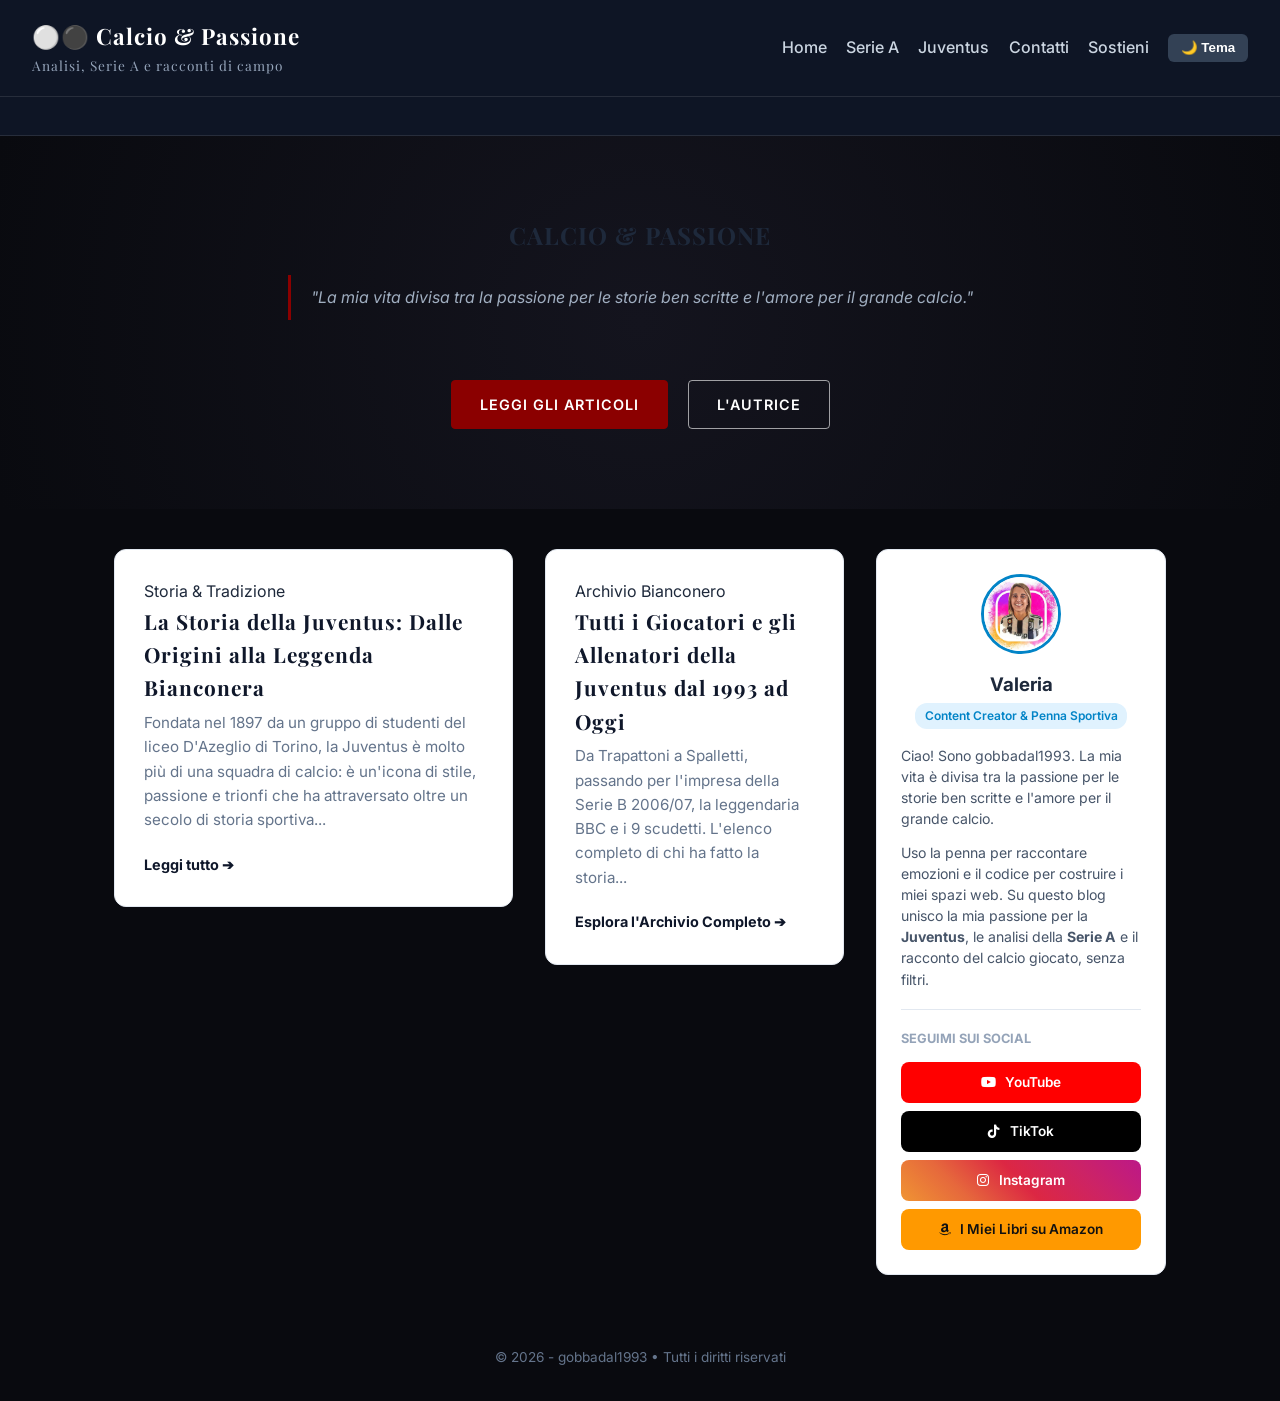
==== index.html @ b0c915b3 "Aggiunta Hero Section e stile pulsanti" ====
<!DOCTYPE html>
<html lang="it">
<head>
  <meta charset="UTF-8">
  <meta name="viewport" content="width=device-width, initial-scale=1.0">
  <title>Calcio & Passione | Blog Ufficiale</title>
  <link rel="stylesheet" href="style.css">
  <link rel="icon" type="image/png" href="myblog.jpg">
  <!-- FontAwesome per le icone social -->
  <link rel="stylesheet" href="https://cdnjs.cloudflare.com/ajax/libs/font-awesome/6.4.0/css/all.min.css">
  
  <!-- Google tag (gtag.js) -->
<script async src="https://www.googletagmanager.com/gtag/js?id=G-388DN87JZ2"></script>
<script>
  window.dataLayer = window.dataLayer || [];
  function gtag(){dataLayer.push(arguments);}
  gtag('js', new Date());

  gtag('config', 'G-388DN87JZ2');
</script>
<link href="https://fonts.googleapis.com/css2?family=Playfair+Display:ital,wght@0,600;0,800;1,400&family=Inter:wght@400;600&display=swap" rel="stylesheet">
</head>
<body>

  <header>
    <div class="logo">
      <h1>⚪⚫ Calcio & Passione</h1>
      <p class="tagline">Analisi, Serie A e racconti di campo</p>
    </div>
    <nav>
      <a href="index.html">Home</a>
      <a href="serie-a.html">Serie A</a>
      <a href="juventus.html">Juventus</a>
      <a href="form.html">Contatti</a>
      <a href="donazioni.html" class="active">Sostieni</a>
      <button id="theme-toggle">🌙 Tema</button>
    </nav>
  </header>
  <!-- 1. Il tuo Header (Menu di navigazione) -->
<header class="main-header">
  <!-- ... contenuti dell'header ... -->
</header>

<!-- 2. INSERISCI LA HERO SECTION QUI! -->
<section class="hero-section">
  <h1 class="hero-title">CALCIO & PASSIONE</h1>
  <blockquote class="hero-quote">
    "La mia vita divisa tra la passione per le storie ben scritte e l'amore per il grande calcio."
  </blockquote>
  <div class="hero-buttons">
    <a href="#articoli" class="btn btn-primary">LEGGI GLI ARTICOLI</a>
    <a href="chi-sono.html" class="btn btn-outline">L'AUTRICE</a>
  </div>
</section>

<!-- 3. Il resto della tua pagina (le card degli articoli e la sidebar) -->
<main class="main-content" id="articoli">
  <!-- qui ci sono le tue card della Juve, della Serie A e il tuo profilo -->
</main>
  <div class="container">
    
    <!-- CONTENUTO PRINCIPALE (ARTICOLI) -->
    <article class="post-card">
      <span class="badge-category">Storia & Tradizione</span>
      <h2>La Storia della Juventus: Dalle Origini alla Leggenda Bianconera</h2>
      
      <!-- Anteprima breve (estratto) -->
      <p class="post-excerpt">
        Fondata nel 1897 da un gruppo di studenti del liceo D'Azeglio di Torino, la Juventus è molto più di una squadra di calcio: è un'icona di stile, passione e trionfi che ha attraversato oltre un secolo di storia sportiva...
      </p>
    
      <!-- Pulsante Leggi Tutto -->
      <a href="storia-juventus.html" class="read-more-btn">
        Leggi tutto ➔
      </a>
    </article>
    <article class="post-card">
      <span class="badge-category">Archivio Bianconero</span>
      <h2>Tutti i Giocatori e gli Allenatori della Juventus dal 1993 ad Oggi</h2>
      <p class="post-excerpt">
        Da Trapattoni a Spalletti, passando per l'impresa della Serie B 2006/07, la leggendaria BBC e i 9 scudetti. L'elenco completo di chi ha fatto la storia...
      </p>
      <a href="storia-uomini.html" class="read-more-btn">
        Esplora l'Archivio Completo ➔
      </a>
    </article>
    </main>

    <!-- SIDEBAR PROFILO -->
    <aside class="sidebar">
      <div class="profile-card">
        <div class="profile-header">
          <img src="myblog.jpg" alt="Foto profilo" class="profile-img">
          <h3>Valeria</h3>
          <span class="profile-tag">Content Creator & Penna Sportiva</span>
        </div>

        <p class="bio-text">
          Ciao! Sono gobbadal1993. La mia vita è divisa tra la passione per le storie ben scritte e l'amore per il grande calcio.
        </p>
        <p class="bio-text">
          Uso la penna per raccontare emozioni e il codice per costruire i miei spazi web. Su questo blog unisco la mia passione per la <strong>Juventus</strong>, le analisi della <strong>Serie A</strong> e il racconto del calcio giocato, senza filtri.
        </p>

        <hr class="divider">
        
        <h4>Seguimi sui Social</h4>
        <div class="social-links">
          <a href="https://www.youtube.com/@Juventinadal1993" target="_blank" class="social-btn youtube">
            <i class="fa-brands fa-youtube"></i> YouTube
          </a>
          <a href="tiktok.com/@gobbadal1993?_t=8sDcoOQl51S&_r=1" target="_blank" class="social-btn tiktok">
            <i class="fa-brands fa-tiktok"></i> TikTok
          </a>
          <a href="https://www.instagram.com/gobbadal1993/" target="_blank" class="social-btn instagram">
            <i class="fa-brands fa-instagram"></i> Instagram
          </a>
          <a href="hhttps://amzn.eu/d/05TNrh1j" target="_blank" class="social-btn amazon">
            <i class="fa-brands fa-amazon"></i> I Miei Libri su Amazon
          </a>
        </div>
      </div>
    </aside>

  </div>

  <footer>
    <p>&copy; 2026 - gobbadal1993 • Tutti i diritti riservati</p>
  </footer>

  <script src="script.js"></script>
  <button id="back-to-top" aria-label="Torna in alto">⬆</button>
</body>
</html>
---- style.css ----
* {
  box-sizing: border-box;
  margin: 0;
  padding: 0;
}

body {
  font-family: 'Segoe UI', system-ui, -apple-system, sans-serif;
  line-height: 1.6;
  background-color: #f8fafc;
  color: #1e293b;
}

/* HEADER */
header {
  background-color: #0f172a;
  color: #ffffff;
  padding: 1.2rem 2rem;
  display: flex;
  justify-content: space-between;
  align-items: center;
}

.logo h1 {
  font-size: 1.4rem;
  font-weight: 700;
}

.tagline {
  font-size: 0.85rem;
  color: #94a3b8;
}

nav {
  display: flex;
  align-items: center;
  gap: 1.2rem;
}

nav a {
  color: #cbd5e1;
  text-decoration: none;
  font-weight: 500;
}

nav a:hover {
  color: #38bdf8;
}

#theme-toggle {
  background: #334155;
  color: #fff;
  border: none;
  padding: 0.4rem 0.8rem;
  border-radius: 6px;
  cursor: pointer;
  font-weight: 600;
}

/* LAYOUT CONTAINER */
.container {
  max-width: 1100px;
  margin: 2.5rem auto;
  padding: 0 1.5rem;
  display: flex;
  gap: 2rem;
  align-items: flex-start;
}

.posts {
  flex: 2;
  min-width: 0;
}

.sidebar {
  flex: 1;
  min-width: 290px;
  background: #ffffff;
  padding: 1.5rem;
  border-radius: 12px;
  border: 1px solid #e2e8f0;
}

/* POST CARD */
.post-card {
  background: #ffffff;
  padding: 1.8rem;
  border-radius: 12px;
  border: 1px solid #e2e8f0;
  margin-bottom: 1.5rem;
}

.post-card h2 {
  font-size: 1.3rem;
  color: #0f172a;
  margin-bottom: 0.4rem;
}

.meta {
  font-size: 0.825rem;
  color: #64748b;
  margin-bottom: 1rem;
}

.read-more {
  display: inline-block;
  margin-top: 1rem;
  color: #0284c7;
  text-decoration: none;
  font-weight: 600;
}

/* SIDEBAR & PROFILO */
.profile-header {
  text-align: center;
  margin-bottom: 1rem;
}

.profile-img {
  width: 80px;
  height: 80px;
  border-radius: 50%;
  object-fit: cover;
  border: 3px solid #0284c7;
  margin-bottom: 0.5rem;
}

.profile-tag {
  display: inline-block;
  font-size: 0.75rem;
  font-weight: 600;
  color: #0284c7;
  background-color: #e0f2fe;
  padding: 0.2rem 0.6rem;
  border-radius: 12px;
  margin-top: 0.2rem;
}

.bio-text {
  font-size: 0.88rem;
  color: #475569;
  line-height: 1.5;
  margin-bottom: 0.8rem;
}

.divider {
  border: 0;
  height: 1px;
  background: #e2e8f0;
  margin: 1.2rem 0;
}

.profile-card h4 {
  font-size: 0.8rem;
  text-transform: uppercase;
  color: #94a3b8;
  margin-bottom: 0.8rem;
}

/* PULSANTI SOCIAL */
.social-links {
  display: flex;
  flex-direction: column;
  gap: 0.5rem;
}

.social-btn {
  display: flex;
  align-items: center;
  justify-content: center;
  gap: 0.6rem;
  padding: 0.6rem 1rem;
  border-radius: 8px;
  text-decoration: none;
  font-weight: 600;
  font-size: 0.85rem;
  color: white;
}

.social-btn.youtube { background-color: #ff0000; }
.social-btn.tiktok { background-color: #000000; }
.social-btn.instagram { background: linear-gradient(45deg, #f09433, #e6683c, #dc2743, #cc2366, #bc1888); }

/* RESPONSIVE PER SCHERMI PICCOLI */
@media (max-width: 768px) {
  .container {
    flex-direction: column;
  }
  .sidebar {
    width: 100%;
  }
}

/* FOOTER */
footer {
  text-align: center;
  padding: 2rem;
  color: #64748b;
  font-size: 0.85rem;
}

/* TEMA SCURO */
body.dark-theme {
  background-color: #090d16;
  color: #f1f5f9;
}

body.dark-theme header,
body.dark-theme .post-card,
body.dark-theme .sidebar {
  background-color: #151f30;
  border-color: #1e293b;
}

body.dark-theme .post-card h2,
body.dark-theme .profile-header h3 {
  color: #f8fafc;
}

body.dark-theme .bio-text {
  color: #cbd5e1;
}

body.dark-theme .social-btn.tiktok {
  background-color: #ffffff;
  color: #000000;
}
.social-btn.amazon { 
  background-color: #ff9900; 
  color: #111111; /* testo scuro per contrasto leggero */
}
/* COUNTDOWN STYLING */
.countdown-card {
  background: #0f172a;
  color: white;
  padding: 1.2rem;
  border-radius: 12px;
  text-align: center;
  margin-bottom: 1.5rem;
}

.countdown-card h4 {
  font-size: 0.85rem;
  text-transform: uppercase;
  letter-spacing: 0.5px;
  color: #38bdf8;
  margin-bottom: 0.8rem;
}

#countdown {
  display: flex;
  justify-content: space-around;
  gap: 0.4rem;
}

.time-box {
  background: rgba(255, 255, 255, 0.1);
  padding: 0.5rem 0.4rem;
  border-radius: 8px;
  flex: 1;
}

.time-box span {
  display: block;
  font-size: 1.2rem;
  font-weight: 700;
  color: #ffffff;
}

.time-box small {
  font-size: 0.65rem;
  color: #94a3b8;
  text-transform: uppercase;
}
/* STILE GALLERIA FOTO */
.gallery-title {
  font-size: 1.5rem;
  color: #0f172a;
  margin-bottom: 1.2rem;
}

.photo-grid {
  display: grid;
  grid-template-columns: repeat(auto-fill, minmax(220px, 1fr));
  gap: 1.2rem;
}

.photo-card {
  background: #ffffff;
  border-radius: 10px;
  overflow: hidden;
  border: 1px solid #e2e8f0;
}

.photo-card img {
  width: 100%;
  height: 180px;
  object-fit: cover;
  display: block;
}

.photo-caption {
  padding: 0.6rem;
  font-size: 0.85rem;
  font-weight: 600;
  text-align: center;
  color: #475569;
}

/* Adattamento Dark Mode per Galleria */
body.dark-theme .gallery-title { color: #f8fafc; }
body.dark-theme .photo-card { background: #151f30; border-color: #1e293b; }
body.dark-theme .photo-caption { color: #cbd5e1; }

/* STILE FORM DI CONTATTO */
.form-section {
  background-color: #ffffff;
  padding: 2rem;
  border-radius: 12px;
  box-shadow: 0 4px 6px -1px rgba(0,0,0,0.1);
  max-width: 650px;
  margin: 2rem auto;
  border: 1px solid #e2e8f0;
}

.form-section h2 {
  margin-bottom: 0.5rem;
}

.form-section p {
  color: #64748b;
  margin-bottom: 1.5rem;
}

.contact-form .form-group {
  margin-bottom: 1.2rem;
  display: flex;
  flex-direction: column;
}

.contact-form label {
  font-weight: 600;
  margin-bottom: 0.4rem;
  font-size: 0.9rem;
}

.contact-form input,
.contact-form select,
.contact-form textarea {
  padding: 0.75rem;
  border: 1px solid #cbd5e1;
  border-radius: 6px;
  font-size: 0.95rem;
  font-family: inherit;
  outline: none;
  transition: border-color 0.2s;
}

.contact-form input:focus,
.contact-form select:focus,
.contact-form textarea:focus {
  border-color: #0f172a;
}

.submit-btn {
  background-color: #0f172a;
  color: #ffffff;
  padding: 0.8rem 1.5rem;
  border: none;
  border-radius: 6px;
  font-weight: 600;
  cursor: pointer;
  transition: background-color 0.2s;
  width: 100%;
}

.submit-btn:hover {
  background-color: #1e293b;
}

/* Adattamento Tema Scuro per il Form */
body.dark-theme .form-section {
  background-color: #1e293b;
  border-color: #334155;
}

body.dark-theme .form-section p {
  color: #94a3b8;
}

body.dark-theme .contact-form input,
body.dark-theme .contact-form select,
body.dark-theme .contact-form textarea {
  background-color: #0f172a;
  color: #f8fafc;
  border-color: #334155;
}

body.dark-theme .submit-btn {
  background-color: #38bdf8;
  color: #0f172a;
}

body.dark-theme .submit-btn:hover {
  background-color: #7dd3fc;
}
/* PULSANTE TORNA SU */
#back-to-top {
  position: fixed;
  bottom: 25px;
  right: 25px;
  width: 45px;
  height: 45px;
  border-radius: 50%;
  background-color: #0f172a;
  color: #ffffff;
  border: none;
  font-size: 1.2rem;
  cursor: pointer;
  opacity: 0;
  visibility: hidden;
  transition: all 0.3s ease;
  box-shadow: 0 4px 10px rgba(0,0,0,0.2);
  z-index: 1000;
}

#back-to-top.show {
  opacity: 1;
  visibility: visible;
}

#back-to-top:hover {
  transform: translateY(-3px);
  background-color: #1e293b;
}

/* Adattamento Tema Scuro */
body.dark-theme #back-to-top {
  background-color: #38bdf8;
  color: #0f172a;
}

body.dark-theme #back-to-top:hover {
  background-color: #7dd3fc;
}
.video-card {
  background: #ffffff;
  border: 1px solid #e2e8f0;
  border-radius: 12px;
  overflow: hidden;
  max-width: 400px;
  margin: 1.5rem auto;
  box-shadow: 0 4px 6px -1px rgba(0,0,0,0.1);
}

.thumbnail-wrapper {
  position: relative;
  overflow: hidden;
}

.thumbnail-wrapper img {
  width: 100%;
  height: auto;
  display: block;
  transition: transform 0.3s ease;
}

.video-card:hover .thumbnail-wrapper img {
  transform: scale(1.05);
}

.play-icon {
  position: absolute;
  top: 50%;
  left: 50%;
  transform: translate(-50%, -50%);
  background: rgba(0, 0, 0, 0.7);
  color: white;
  width: 50px;
  height: 50px;
  border-radius: 50%;
  display: flex;
  align-items: center;
  justify-content: center;
  font-size: 1.2rem;
}

.video-card-body {
  padding: 1rem;
  text-align: center;
}

.yt-btn {
  display: inline-block;
  margin-top: 0.8rem;
  padding: 8px 16px;
  background-color: #ff0000;
  color: #ffffff;
  text-decoration: none;
  font-weight: 600;
  border-radius: 6px;
  font-size: 0.9rem;
}

/* Tema Scuro per la Card */
body.dark-theme .video-card {
  background: #1e293b;
  border-color: #334155;
}
/* Scrollbar personalizzata */
::-webkit-scrollbar {
  width: 8px;
}
::-webkit-scrollbar-track {
  background: #0f172a;
}
::-webkit-scrollbar-thumb {
  background: #334155;
  border-radius: 4px;
}
::-webkit-scrollbar-thumb:hover {
  background: #38bdf8;
}
header {
  position: sticky;
  top: 0;
  z-index: 1000;
  backdrop-filter: blur(10px);
  -webkit-backdrop-filter: blur(10px);
  background-color: rgba(15, 23, 42, 0.88); /* Sfondo semi-trasparente */
  border-bottom: 1px solid rgba(255, 255, 255, 0.1);
}
.post-card, .video-card, .form-section {
  transition: transform 0.25s ease, box-shadow 0.25s ease, border-color 0.25s ease;
}

.post-card:hover, .video-card:hover {
  transform: translateY(-4px);
  box-shadow: 0 12px 24px -6px rgba(0, 0, 0, 0.15);
  border-color: #cbd5e1;
}

/* Adattamento Hover per Tema Scuro */
body.dark-theme .post-card:hover, 
body.dark-theme .video-card:hover {
  border-color: #38bdf8;
  box-shadow: 0 12px 24px -6px rgba(56, 189, 248, 0.15);
}
@keyframes fadeInUp {
  from {
    opacity: 0;
    transform: translateY(12px);
  }
  to {
    opacity: 1;
    transform: translateY(0);
  }
}

main.container, 
main.posts {
  animation: fadeInUp 0.4s ease-out forwards;
}
/* PAGINA SOSTIENI */
.support-hero {
  text-align: center;
  max-width: 700px;
  margin: 2rem auto;
}

.support-hero h2 {
  font-size: 2rem;
  margin-bottom: 1rem;
}

.support-hero p {
  color: #64748b;
  line-height: 1.6;
  margin-bottom: 0.8rem;
}

.support-grid {
  display: grid;
  grid-template-columns: repeat(auto-fit, minmax(280px, 1fr));
  gap: 1.5rem;
  margin-top: 2.5rem;
}

.support-card {
  background: #ffffff;
  border: 1px solid #e2e8f0;
  border-radius: 12px;
  padding: 2rem 1.5rem;
  text-align: center;
  display: flex;
  flex-direction: column;
  justify-content: space-between;
  box-shadow: 0 4px 6px -1px rgba(0, 0, 0, 0.05);
  transition: transform 0.25s ease, box-shadow 0.25s ease;
}

.support-card:hover {
  transform: translateY(-5px);
  box-shadow: 0 12px 20px -5px rgba(0, 0, 0, 0.1);
}

.support-icon {
  font-size: 2.5rem;
  margin-bottom: 0.8rem;
}

.support-card h3 {
  margin-bottom: 0.5rem;
  color: #0f172a;
}

.support-card p {
  font-size: 0.9rem;
  color: #64748b;
  line-height: 1.5;
  margin-bottom: 1.5rem;
}

.support-btn {
  display: inline-block;
  padding: 10px 18px;
  border-radius: 8px;
  font-weight: 700;
  font-size: 0.9rem;
  text-decoration: none;
  color: #ffffff;
  transition: opacity 0.2s ease;
}

.support-btn.kofi { background-color: #ff5e5b; }
.support-btn.bmac { background-color: #ffdd00; color: #000000; }
.support-btn.partner { background-color: #0f172a; }

.support-btn:hover {
  opacity: 0.9;
}

/* Tema Scuro */
body.dark-theme .support-hero p,
body.dark-theme .support-card p {
  color: #94a3b8;
}

body.dark-theme .support-card {
  background: #1e293b;
  border-color: #334155;
}

body.dark-theme .support-card h3 {
  color: #f8fafc;
}

body.dark-theme .support-btn.partner {
  background-color: #38bdf8;
  color: #0f172a;
}
/* ESTRATTO TESTO E PULSANTE LEGGI TUTTO */
.post-excerpt {
  color: #64748b;
  font-size: 0.95rem;
  line-height: 1.6;
  margin-bottom: 1.2rem;
}

.read-more-btn {
  display: inline-flex;
  align-items: center;
  gap: 6px;
  color: #0f172a;
  font-weight: 700;
  font-size: 0.9rem;
  text-decoration: none;
  transition: color 0.2s ease, transform 0.2s ease;
}

.read-more-btn:hover {
  color: #38bdf8;
  transform: translateX(4px);
}

/* Adattamento Tema Scuro */
body.dark-theme .post-excerpt {
  color: #94a3b8;
}

body.dark-theme .read-more-btn {
  color: #38bdf8;
}

body.dark-theme .read-more-btn:hover {
  color: #7dd3fc;
}
/* TABELLE E STORIA GIOCATORI */
.table-responsive {
  overflow-x: auto;
  margin: 1.5rem 0;
}

.data-table {
  width: 100%;
  border-collapse: collapse;
  text-align: left;
  font-size: 0.95rem;
}

.data-table th, 
.data-table td {
  padding: 12px 16px;
  border-bottom: 1px solid #e2e8f0;
}

.data-table th {
  background-color: #0f172a;
  color: #ffffff;
  font-weight: 700;
}

.data-table tbody tr:hover {
  background-color: rgba(56, 189, 248, 0.05);
}

.era-block {
  background: #ffffff;
  border: 1px solid #e2e8f0;
  border-radius: 10px;
  padding: 1.5rem;
  margin-bottom: 1.5rem;
}

.era-block h3 {
  margin-bottom: 0.8rem;
  color: #0f172a;
}

.era-block ul {
  padding-left: 1.2rem;
  line-height: 1.8;
  color: #475569;
}

/* Evidenziazione Era Serie B */
.highlighted-era {
  border-left: 5px solid #38bdf8;
  background: #f8fafc;
}

/* Adattamento Tema Scuro */
body.dark-theme .data-table td {
  border-bottom-color: #334155;
  color: #cbd5e1;
}

body.dark-theme .era-block {
  background: #1e293b;
  border-color: #334155;
}

body.dark-theme .era-block h3 {
  color: #f8fafc;
}

body.dark-theme .era-block ul {
  color: #94a3b8;
}

body.dark-theme .highlighted-era {
  background: #0f172a;
}
/* Font elegante per i titoli come Edoardo Crena */
h1, h2, .logo {
  font-family: 'Playfair Display', Georgia, serif;
  letter-spacing: 1px;
}

/* Font pulito per il testo */
body {
  font-family: 'Inter', sans-serif;
  background-color: #090a0f; /* Scuro ancora più profondo */
}
.hero-section {
  text-align: center;
  padding: 80px 20px;
  background: radial-gradient(circle, rgba(20,20,30,1) 0%, rgba(9,10,15,1) 100%);
}

.hero-quote {
  font-style: italic;
  color: #a0aec0;
  border-left: 3px solid #8b0000; /* Linea rossa elegante a sinistra o centrata */
  display: inline-block;
  padding: 10px 20px;
  margin: 20px 0 30px;
}

/* Pulsante rosso stile Crena */
.btn-primary {
  background-color: #8b0000;
  color: #fff;
  padding: 12px 28px;
  text-decoration: none;
  font-weight: 600;
  border-radius: 4px;
  letter-spacing: 1px;
}

/* Pulsante "Sostieni" con bordo dorato/sottile nel menu */
.nav-sostieni {
  border: 1px solid #d4af37;
  color: #d4af37 !important;
  padding: 6px 16px;
  border-radius: 4px;
}
/* --- STILE PULSANTI HERO --- */

.hero-buttons {
  display: flex;
  gap: 20px; /* Spazio tra i due pulsanti */
  justify-content: center; /* Centra i pulsanti */
  margin-top: 30px;
}

/* Base comune per tutti i pulsanti della hero */
.hero-buttons .btn {
  padding: 12px 28px;
  text-decoration: none !important; /* Rimuove sottolineatura */
  font-weight: 600;
  border-radius: 4px;
  letter-spacing: 1px;
  font-family: 'Inter', sans-serif; /* O il tuo font sans-serif */
  font-size: 0.9rem;
  transition: all 0.3s ease; /* Animazione fluida al passaggio del mouse */
  display: inline-block;
  text-transform: uppercase;
}

/* 1. PULSANTE PIENO (Rosso scuro) "LEGGI GLI ARTICOLI" */
.btn-primary {
  background-color: #8b0000; /* Rosso scuro/bordeaux */
  color: #ffffff !important; /* Testo bianco forzato */
  border: 1px solid #8b0000;
}

.btn-primary:hover {
  background-color: #a00000; /* Rosso leggermente più chiaro al passaggio del mouse */
  border-color: #a00000;
}

/* 2. PULSANTE OUTLINE (Trasparente/Bordo) "L'AUTRICE" */
/* Qui sistemiamo il problema del blu e delleggibile */
.btn-outline {
  background-color: transparent;
  border: 1px solid rgba(255, 255, 255, 0.6); /* Bordo bianco semi-trasparente */
  color: #ffffff !important; /* TESTO BIANCO FORZATO - Risolve il problema del blu */
}

.btn-outline:hover {
  background-color: rgba(255, 255, 255, 0.1); /* Leggero sfondo bianco al passaggio del mouse */
  border-color: #ffffff; /* Bordo diventa bianco pieno */
  color: #ffffff !important;
}

/* Gestione stati specifici dei link per evitare il blu del browser */
.hero-buttons a:link, 
.hero-buttons a:visited, 
.hero-buttons a:active {
  text-decoration: none;
}
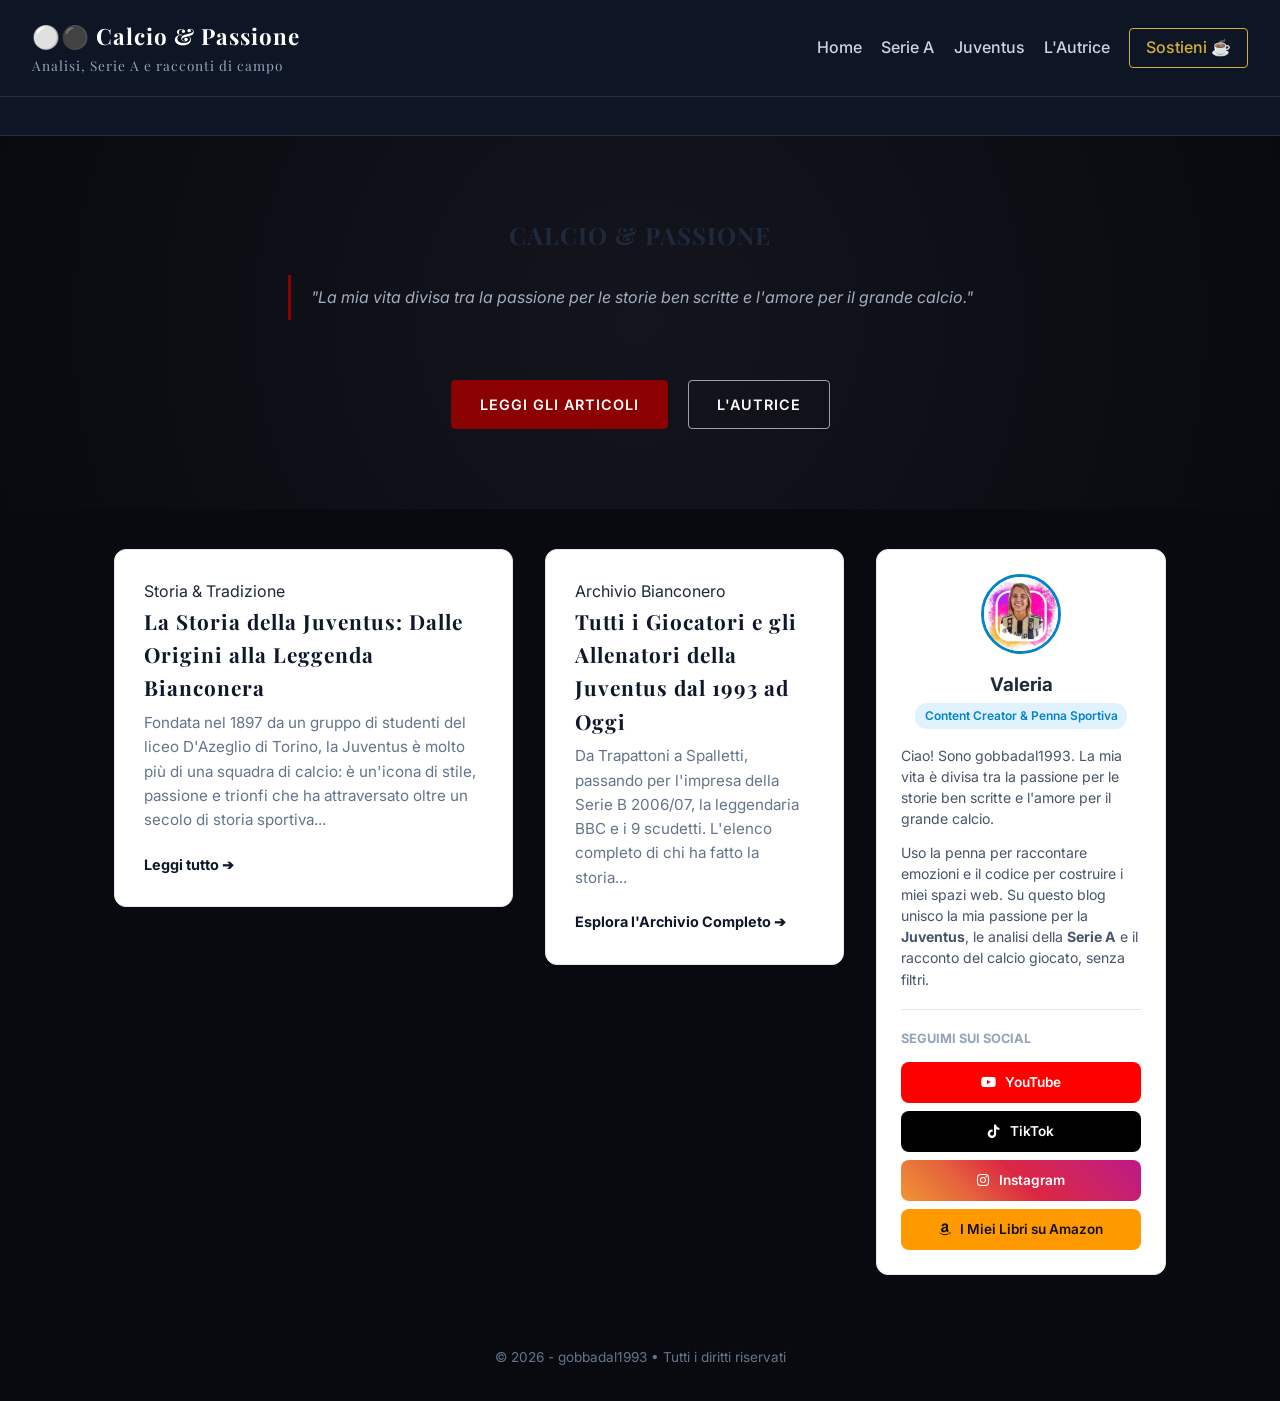
==== commit 09c3d8af: "Fix dei link di navigazione" ====
--- a/index.html
+++ b/index.html
@@ -5,6 +5,7 @@
   <meta name="viewport" content="width=device-width, initial-scale=1.0">
   <title>Calcio & Passione | Blog Ufficiale</title>
   <link rel="stylesheet" href="style.css">
+  <link rel="stylesheet" href="style.css?v=3">
   <link rel="icon" type="image/png" href="myblog.jpg">
   <!-- FontAwesome per le icone social -->
   <link rel="stylesheet" href="https://cdnjs.cloudflare.com/ajax/libs/font-awesome/6.4.0/css/all.min.css">
@@ -27,13 +28,12 @@
       <h1>⚪⚫ Calcio & Passione</h1>
       <p class="tagline">Analisi, Serie A e racconti di campo</p>
     </div>
-    <nav>
+    <nav class="nav-links">
       <a href="index.html">Home</a>
-      <a href="serie-a.html">Serie A</a>
-      <a href="juventus.html">Juventus</a>
-      <a href="form.html">Contatti</a>
-      <a href="donazioni.html" class="active">Sostieni</a>
-      <button id="theme-toggle">🌙 Tema</button>
+      <a href="#articoli">Serie A</a>
+      <a href="#articoli">Juventus</a>
+      <a href="chi-sono.html">L'Autrice</a>
+      <a href="https://ko-fi.com" target="_blank" class="nav-sostieni">Sostieni ☕</a>
     </nav>
   </header>
   <!-- 1. Il tuo Header (Menu di navigazione) -->
@@ -47,10 +47,11 @@
   <blockquote class="hero-quote">
     "La mia vita divisa tra la passione per le storie ben scritte e l'amore per il grande calcio."
   </blockquote>
-  <div class="hero-buttons">
-    <a href="#articoli" class="btn btn-primary">LEGGI GLI ARTICOLI</a>
-    <a href="chi-sono.html" class="btn btn-outline">L'AUTRICE</a>
-  </div>
+ <!-- Nel file index.html -->
+<div class="hero-buttons">
+  <a href="#articoli" class="btn btn-primary">LEGGI GLI ARTICOLI</a>
+  <a href="chi-sono.html" class="btn btn-outline">L'AUTRICE</a>
+</div>
 </section>
 
 <!-- 3. Il resto della tua pagina (le card degli articoli e la sidebar) -->
--- a/style.css
+++ b/style.css
@@ -869,4 +869,111 @@
 .hero-buttons a:visited, 
 .hero-buttons a:active {
   text-decoration: none;
-}+}
+/* --- PAGINA AUTRICE (CHI SONO) --- */
+
+.about-container {
+  max-width: 800px;
+  margin: 40px auto;
+  padding: 0 20px;
+}
+
+.about-card {
+  background-color: #111319;
+  border: 1px solid rgba(255, 255, 255, 0.1);
+  border-radius: 12px;
+  padding: 40px;
+  color: #e2e8f0;
+}
+
+.about-header {
+  text-align: center;
+  margin-bottom: 30px;
+}
+
+.about-avatar {
+  width: 120px;
+  height: 120px;
+  border-radius: 50%;
+  border: 3px solid #8b0000;
+  object-fit: cover;
+  margin-bottom: 15px;
+}
+
+.about-title {
+  font-family: 'Playfair Display', Georgia, serif;
+  font-size: 2.2rem;
+  color: #ffffff;
+  margin-bottom: 5px;
+}
+
+.about-subtitle {
+  color: #a0aec0;
+  font-size: 1rem;
+  text-transform: uppercase;
+  letter-spacing: 1px;
+}
+
+.about-content h2, .about-content h3 {
+  font-family: 'Playfair Display', Georgia, serif;
+  color: #ffffff;
+  margin-top: 25px;
+  margin-bottom: 15px;
+}
+
+.about-content p {
+  line-height: 1.7;
+  color: #cbd5e1;
+  margin-bottom: 15px;
+}
+
+.about-content blockquote {
+  border-left: 3px solid #8b0000;
+  padding-left: 15px;
+  margin: 25px 0;
+  font-style: italic;
+  color: #e2e8f0;
+  font-size: 1.1rem;
+}
+
+.about-content ul {
+  list-style: none;
+  padding-left: 0;
+}
+
+.about-content li {
+  margin-bottom: 10px;
+  line-height: 1.6;
+}
+
+.about-divider {
+  border: 0;
+  height: 1px;
+  background: rgba(255, 255, 255, 0.1);
+  margin: 30px 0;
+}
+
+/* Pulsanti Social */
+.social-buttons {
+  display: flex;
+  gap: 15px;
+  margin-top: 15px;
+}
+
+.btn-social {
+  padding: 8px 18px;
+  border-radius: 6px;
+  text-decoration: none;
+  font-weight: 600;
+  color: #fff;
+  font-size: 0.9rem;
+  transition: opacity 0.2s;
+}
+
+.btn-social:hover {
+  opacity: 0.85;
+}
+
+.btn-social.yt { background-color: #ff0000; }
+.btn-social.tt { background-color: #000000; border: 1px solid #333; }
+.btn-social.ig { background-color: #e1306c; }
--- a/style.css
+++ b/style.css
@@ -869,4 +869,111 @@
 .hero-buttons a:visited, 
 .hero-buttons a:active {
   text-decoration: none;
-}+}
+/* --- PAGINA AUTRICE (CHI SONO) --- */
+
+.about-container {
+  max-width: 800px;
+  margin: 40px auto;
+  padding: 0 20px;
+}
+
+.about-card {
+  background-color: #111319;
+  border: 1px solid rgba(255, 255, 255, 0.1);
+  border-radius: 12px;
+  padding: 40px;
+  color: #e2e8f0;
+}
+
+.about-header {
+  text-align: center;
+  margin-bottom: 30px;
+}
+
+.about-avatar {
+  width: 120px;
+  height: 120px;
+  border-radius: 50%;
+  border: 3px solid #8b0000;
+  object-fit: cover;
+  margin-bottom: 15px;
+}
+
+.about-title {
+  font-family: 'Playfair Display', Georgia, serif;
+  font-size: 2.2rem;
+  color: #ffffff;
+  margin-bottom: 5px;
+}
+
+.about-subtitle {
+  color: #a0aec0;
+  font-size: 1rem;
+  text-transform: uppercase;
+  letter-spacing: 1px;
+}
+
+.about-content h2, .about-content h3 {
+  font-family: 'Playfair Display', Georgia, serif;
+  color: #ffffff;
+  margin-top: 25px;
+  margin-bottom: 15px;
+}
+
+.about-content p {
+  line-height: 1.7;
+  color: #cbd5e1;
+  margin-bottom: 15px;
+}
+
+.about-content blockquote {
+  border-left: 3px solid #8b0000;
+  padding-left: 15px;
+  margin: 25px 0;
+  font-style: italic;
+  color: #e2e8f0;
+  font-size: 1.1rem;
+}
+
+.about-content ul {
+  list-style: none;
+  padding-left: 0;
+}
+
+.about-content li {
+  margin-bottom: 10px;
+  line-height: 1.6;
+}
+
+.about-divider {
+  border: 0;
+  height: 1px;
+  background: rgba(255, 255, 255, 0.1);
+  margin: 30px 0;
+}
+
+/* Pulsanti Social */
+.social-buttons {
+  display: flex;
+  gap: 15px;
+  margin-top: 15px;
+}
+
+.btn-social {
+  padding: 8px 18px;
+  border-radius: 6px;
+  text-decoration: none;
+  font-weight: 600;
+  color: #fff;
+  font-size: 0.9rem;
+  transition: opacity 0.2s;
+}
+
+.btn-social:hover {
+  opacity: 0.85;
+}
+
+.btn-social.yt { background-color: #ff0000; }
+.btn-social.tt { background-color: #000000; border: 1px solid #333; }
+.btn-social.ig { background-color: #e1306c; }
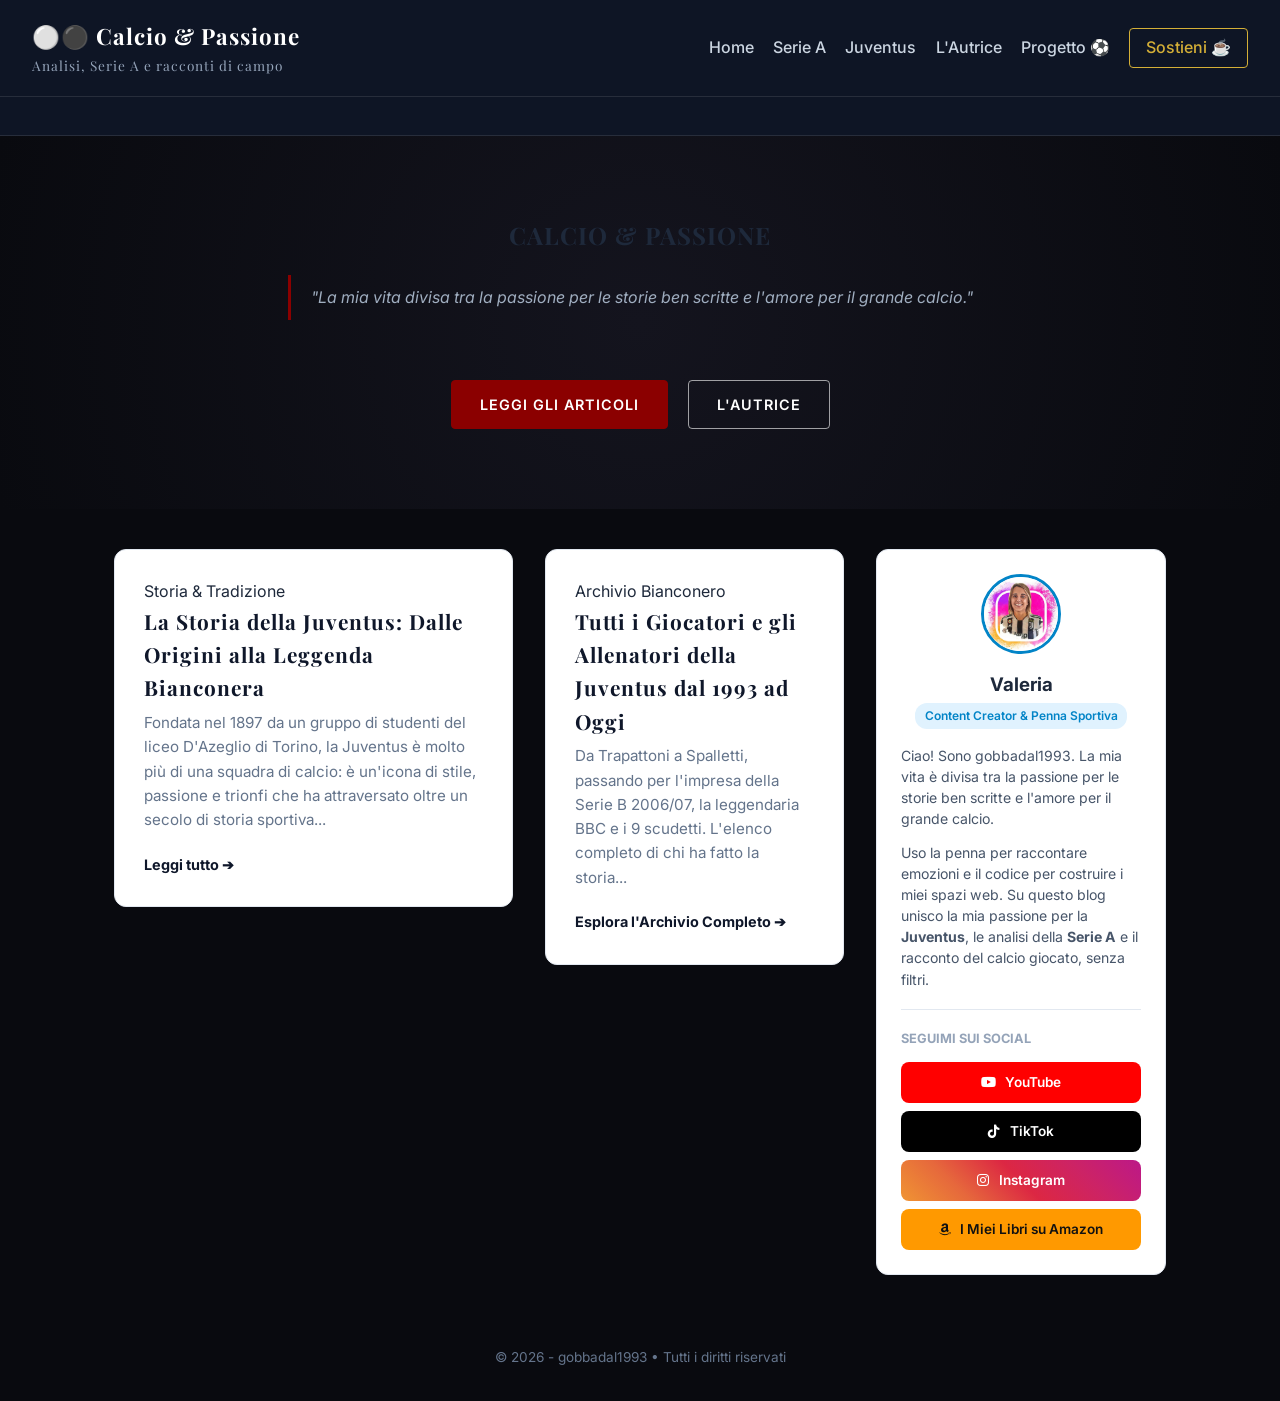
==== commit b207ce47: "Add feedback loading page" ====
--- a/index.html
+++ b/index.html
@@ -7,6 +7,7 @@
   <link rel="stylesheet" href="style.css">
   <link rel="stylesheet" href="style.css?v=3">
   <link rel="icon" type="image/png" href="myblog.jpg">
+  <link rel="stylesheet" href="style.css?v=4">
   <!-- FontAwesome per le icone social -->
   <link rel="stylesheet" href="https://cdnjs.cloudflare.com/ajax/libs/font-awesome/6.4.0/css/all.min.css">
   
@@ -33,6 +34,7 @@
       <a href="#articoli">Serie A</a>
       <a href="#articoli">Juventus</a>
       <a href="chi-sono.html">L'Autrice</a>
+      <a href="feedback.html">Progetto ⚽</a>
       <a href="https://ko-fi.com" target="_blank" class="nav-sostieni">Sostieni ☕</a>
     </nav>
   </header>
--- a/style.css
+++ b/style.css
@@ -976,4 +976,129 @@
 
 .btn-social.yt { background-color: #ff0000; }
 .btn-social.tt { background-color: #000000; border: 1px solid #333; }
-.btn-social.ig { background-color: #e1306c; }+.btn-social.ig { background-color: #e1306c; }
+/* --- OTTIMIZZAZIONE MOBILE (Media Query) --- */
+@media (max-width: 768px) {
+
+  /* 1. Riduciamo le dimenioni dei testi per non occupare tutto lo schermo */
+  .hero-section h1, 
+  .hero-title {
+      font-size: 1.8rem !important;
+  }
+
+  .hero-quote {
+      font-size: 0.95rem !important;
+      padding: 0 10px;
+  }
+
+  /* 2. Disponiamo i pulsanti in verticale anziché in orizzontale */
+  .hero-buttons,
+  .social-buttons {
+      flex-direction: column;
+      width: 100%;
+      gap: 10px;
+  }
+
+  .hero-buttons .btn,
+  .btn-social {
+      width: 100%;
+      text-align: center;
+      padding: 12px 0; /* Più facili da toccare con il pollice */
+  }
+
+  /* 3. Aggiustiamo i margini interni per schermi piccoli */
+  .about-card,
+  .hero-section {
+      padding: 25px 15px !important;
+  }
+
+  /* 4. Menu di navigazione più pulito e distanziato */
+  .nav-links {
+      display: flex;
+      flex-wrap: wrap;
+      justify-content: center;
+      gap: 12px;
+      font-size: 0.9rem;
+  }
+}
+/* --- PAGINA FEEDBACK & CARICAMENTO --- */
+.text-center {
+  text-align: center;
+}
+
+.ball-container {
+  margin: 20px 0;
+}
+
+.ball-glow {
+  font-size: 4rem;
+  display: inline-block;
+  animation: rotateBall 4s linear infinite;
+  filter: drop-shadow(0 0 15px rgba(255, 107, 0, 0.6));
+}
+
+.loading-text {
+  font-size: 0.85rem;
+  color: #a0aec0;
+  letter-spacing: 1px;
+  margin-bottom: 12px;
+}
+
+#percent-text {
+  color: #ffffff;
+  font-weight: 700;
+}
+
+.progress-bar-container {
+  width: 100%;
+  height: 12px;
+  background-color: #1a202c;
+  border-radius: 6px;
+  overflow: hidden;
+  margin-bottom: 20px;
+  border: 1px solid rgba(255, 255, 255, 0.1);
+}
+
+.progress-bar-fill {
+  height: 100%;
+  width: 73%; /* Percentuale iniziale */
+  background: linear-gradient(90deg, #ff6b00 0%, #ff8c00 50%, #ffffff 100%);
+  border-radius: 6px;
+  transition: width 0.8s ease-in-out;
+}
+
+.feedback-prompt {
+  font-size: 0.95rem;
+  line-height: 1.6;
+  color: #cbd5e1;
+  margin-bottom: 25px;
+}
+
+.feedback-btn {
+  background: linear-gradient(180deg, #ff8c00, #ff6b00);
+  border: none;
+  color: #ffffff;
+  padding: 12px 28px;
+  border-radius: 25px;
+  font-weight: 600;
+  font-size: 0.95rem;
+  cursor: pointer;
+  box-shadow: 0 4px 15px rgba(255, 107, 0, 0.3);
+  transition: all 0.2s ease;
+}
+
+.feedback-btn:hover {
+  transform: translateY(-2px);
+  box-shadow: 0 6px 20px rgba(255, 107, 0, 0.5);
+}
+
+.feedback-btn:disabled {
+  background: #4a5568;
+  box-shadow: none;
+  cursor: not-allowed;
+}
+
+@keyframes rotateBall {
+  from { transform: rotate(0deg); }
+  to { transform: rotate(360deg); }
+}
--- a/style.css
+++ b/style.css
@@ -976,4 +976,129 @@
 
 .btn-social.yt { background-color: #ff0000; }
 .btn-social.tt { background-color: #000000; border: 1px solid #333; }
-.btn-social.ig { background-color: #e1306c; }+.btn-social.ig { background-color: #e1306c; }
+/* --- OTTIMIZZAZIONE MOBILE (Media Query) --- */
+@media (max-width: 768px) {
+
+  /* 1. Riduciamo le dimenioni dei testi per non occupare tutto lo schermo */
+  .hero-section h1, 
+  .hero-title {
+      font-size: 1.8rem !important;
+  }
+
+  .hero-quote {
+      font-size: 0.95rem !important;
+      padding: 0 10px;
+  }
+
+  /* 2. Disponiamo i pulsanti in verticale anziché in orizzontale */
+  .hero-buttons,
+  .social-buttons {
+      flex-direction: column;
+      width: 100%;
+      gap: 10px;
+  }
+
+  .hero-buttons .btn,
+  .btn-social {
+      width: 100%;
+      text-align: center;
+      padding: 12px 0; /* Più facili da toccare con il pollice */
+  }
+
+  /* 3. Aggiustiamo i margini interni per schermi piccoli */
+  .about-card,
+  .hero-section {
+      padding: 25px 15px !important;
+  }
+
+  /* 4. Menu di navigazione più pulito e distanziato */
+  .nav-links {
+      display: flex;
+      flex-wrap: wrap;
+      justify-content: center;
+      gap: 12px;
+      font-size: 0.9rem;
+  }
+}
+/* --- PAGINA FEEDBACK & CARICAMENTO --- */
+.text-center {
+  text-align: center;
+}
+
+.ball-container {
+  margin: 20px 0;
+}
+
+.ball-glow {
+  font-size: 4rem;
+  display: inline-block;
+  animation: rotateBall 4s linear infinite;
+  filter: drop-shadow(0 0 15px rgba(255, 107, 0, 0.6));
+}
+
+.loading-text {
+  font-size: 0.85rem;
+  color: #a0aec0;
+  letter-spacing: 1px;
+  margin-bottom: 12px;
+}
+
+#percent-text {
+  color: #ffffff;
+  font-weight: 700;
+}
+
+.progress-bar-container {
+  width: 100%;
+  height: 12px;
+  background-color: #1a202c;
+  border-radius: 6px;
+  overflow: hidden;
+  margin-bottom: 20px;
+  border: 1px solid rgba(255, 255, 255, 0.1);
+}
+
+.progress-bar-fill {
+  height: 100%;
+  width: 73%; /* Percentuale iniziale */
+  background: linear-gradient(90deg, #ff6b00 0%, #ff8c00 50%, #ffffff 100%);
+  border-radius: 6px;
+  transition: width 0.8s ease-in-out;
+}
+
+.feedback-prompt {
+  font-size: 0.95rem;
+  line-height: 1.6;
+  color: #cbd5e1;
+  margin-bottom: 25px;
+}
+
+.feedback-btn {
+  background: linear-gradient(180deg, #ff8c00, #ff6b00);
+  border: none;
+  color: #ffffff;
+  padding: 12px 28px;
+  border-radius: 25px;
+  font-weight: 600;
+  font-size: 0.95rem;
+  cursor: pointer;
+  box-shadow: 0 4px 15px rgba(255, 107, 0, 0.3);
+  transition: all 0.2s ease;
+}
+
+.feedback-btn:hover {
+  transform: translateY(-2px);
+  box-shadow: 0 6px 20px rgba(255, 107, 0, 0.5);
+}
+
+.feedback-btn:disabled {
+  background: #4a5568;
+  box-shadow: none;
+  cursor: not-allowed;
+}
+
+@keyframes rotateBall {
+  from { transform: rotate(0deg); }
+  to { transform: rotate(360deg); }
+}
--- a/style.css
+++ b/style.css
@@ -976,4 +976,129 @@
 
 .btn-social.yt { background-color: #ff0000; }
 .btn-social.tt { background-color: #000000; border: 1px solid #333; }
-.btn-social.ig { background-color: #e1306c; }+.btn-social.ig { background-color: #e1306c; }
+/* --- OTTIMIZZAZIONE MOBILE (Media Query) --- */
+@media (max-width: 768px) {
+
+  /* 1. Riduciamo le dimenioni dei testi per non occupare tutto lo schermo */
+  .hero-section h1, 
+  .hero-title {
+      font-size: 1.8rem !important;
+  }
+
+  .hero-quote {
+      font-size: 0.95rem !important;
+      padding: 0 10px;
+  }
+
+  /* 2. Disponiamo i pulsanti in verticale anziché in orizzontale */
+  .hero-buttons,
+  .social-buttons {
+      flex-direction: column;
+      width: 100%;
+      gap: 10px;
+  }
+
+  .hero-buttons .btn,
+  .btn-social {
+      width: 100%;
+      text-align: center;
+      padding: 12px 0; /* Più facili da toccare con il pollice */
+  }
+
+  /* 3. Aggiustiamo i margini interni per schermi piccoli */
+  .about-card,
+  .hero-section {
+      padding: 25px 15px !important;
+  }
+
+  /* 4. Menu di navigazione più pulito e distanziato */
+  .nav-links {
+      display: flex;
+      flex-wrap: wrap;
+      justify-content: center;
+      gap: 12px;
+      font-size: 0.9rem;
+  }
+}
+/* --- PAGINA FEEDBACK & CARICAMENTO --- */
+.text-center {
+  text-align: center;
+}
+
+.ball-container {
+  margin: 20px 0;
+}
+
+.ball-glow {
+  font-size: 4rem;
+  display: inline-block;
+  animation: rotateBall 4s linear infinite;
+  filter: drop-shadow(0 0 15px rgba(255, 107, 0, 0.6));
+}
+
+.loading-text {
+  font-size: 0.85rem;
+  color: #a0aec0;
+  letter-spacing: 1px;
+  margin-bottom: 12px;
+}
+
+#percent-text {
+  color: #ffffff;
+  font-weight: 700;
+}
+
+.progress-bar-container {
+  width: 100%;
+  height: 12px;
+  background-color: #1a202c;
+  border-radius: 6px;
+  overflow: hidden;
+  margin-bottom: 20px;
+  border: 1px solid rgba(255, 255, 255, 0.1);
+}
+
+.progress-bar-fill {
+  height: 100%;
+  width: 73%; /* Percentuale iniziale */
+  background: linear-gradient(90deg, #ff6b00 0%, #ff8c00 50%, #ffffff 100%);
+  border-radius: 6px;
+  transition: width 0.8s ease-in-out;
+}
+
+.feedback-prompt {
+  font-size: 0.95rem;
+  line-height: 1.6;
+  color: #cbd5e1;
+  margin-bottom: 25px;
+}
+
+.feedback-btn {
+  background: linear-gradient(180deg, #ff8c00, #ff6b00);
+  border: none;
+  color: #ffffff;
+  padding: 12px 28px;
+  border-radius: 25px;
+  font-weight: 600;
+  font-size: 0.95rem;
+  cursor: pointer;
+  box-shadow: 0 4px 15px rgba(255, 107, 0, 0.3);
+  transition: all 0.2s ease;
+}
+
+.feedback-btn:hover {
+  transform: translateY(-2px);
+  box-shadow: 0 6px 20px rgba(255, 107, 0, 0.5);
+}
+
+.feedback-btn:disabled {
+  background: #4a5568;
+  box-shadow: none;
+  cursor: not-allowed;
+}
+
+@keyframes rotateBall {
+  from { transform: rotate(0deg); }
+  to { transform: rotate(360deg); }
+}
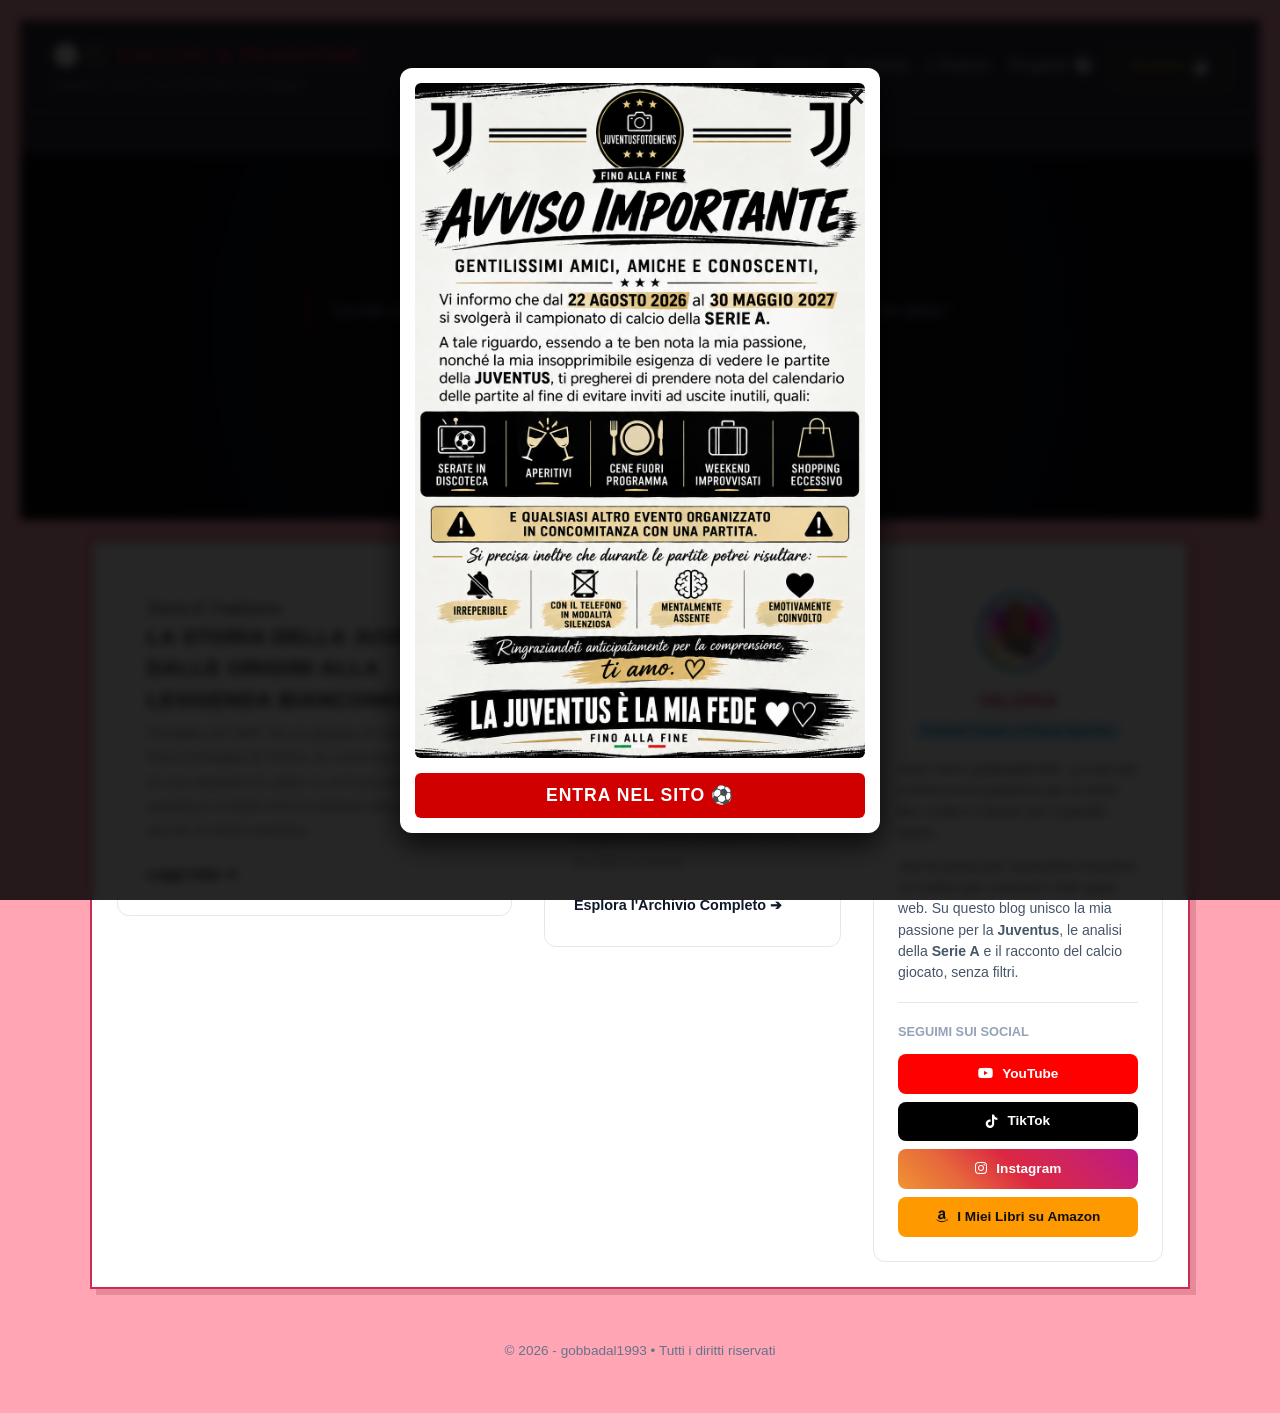
==== commit 3e25edcf: "Aggiunto overlay avviso prima pagina e galleria" ====
--- a/index.html
+++ b/index.html
@@ -8,6 +8,7 @@
   <link rel="stylesheet" href="style.css?v=3">
   <link rel="icon" type="image/png" href="myblog.jpg">
   <link rel="stylesheet" href="style.css?v=4">
+  <link rel="stylesheet" href="style.css?v=6">
   <!-- FontAwesome per le icone social -->
   <link rel="stylesheet" href="https://cdnjs.cloudflare.com/ajax/libs/font-awesome/6.4.0/css/all.min.css">
   
@@ -23,7 +24,17 @@
 <link href="https://fonts.googleapis.com/css2?family=Playfair+Display:ital,wght@0,600;0,800;1,400&family=Inter:wght@400;600&display=swap" rel="stylesheet">
 </head>
 <body>
-
+  <!-- OVERLAY AVVISO IMPORTANTE -->
+<div id="notice-overlay" class="notice-overlay">
+  <div class="notice-modal">
+      <button class="close-btn" onclick="closeNotice()">&times;</button>
+      
+      <!-- Sostituisci avviso.png con il nome del tuo file immagine -->
+      <img src="avviso.png" alt="Avviso Importante Campionato" class="notice-image">
+      
+      <button class="enter-site-btn" onclick="closeNotice()">ENTRA NEL SITO ⚽</button>
+  </div>
+</div>
   <header>
     <div class="logo">
       <h1>⚪⚫ Calcio & Passione</h1>
@@ -55,6 +66,7 @@
   <a href="chi-sono.html" class="btn btn-outline">L'AUTRICE</a>
 </div>
 </section>
+
 
 <!-- 3. Il resto della tua pagina (le card degli articoli e la sidebar) -->
 <main class="main-content" id="articoli">
@@ -130,7 +142,11 @@
   <footer>
     <p>&copy; 2026 - gobbadal1993 • Tutti i diritti riservati</p>
   </footer>
-
+  <script>
+    function closeNotice() {
+        document.getElementById('notice-overlay').style.display = 'none';
+    }
+</script>
   <script src="script.js"></script>
   <button id="back-to-top" aria-label="Torna in alto">⬆</button>
 </body>
--- a/style.css
+++ b/style.css
@@ -1101,4 +1101,280 @@
 @keyframes rotateBall {
   from { transform: rotate(0deg); }
   to { transform: rotate(360deg); }
+}
+/* ==========================================================
+   PALETTE COLORI & STILI - GAZZETTA STYLE (Senza Titoli Neri)
+   ========================================================== */
+
+   :root {
+    /* Palette Colori */
+    --gazzetta-pink: #FFA5B4;         /* Rosa Gazzetta di fondo */
+    --gazzetta-pink-light: #FFF0F3;   /* Rosa chiarissimo per card/righe */
+    --gazzetta-pink-dark: #C82D52;    /* Rosa/Magenta scuro per TITOLI */
+    --gazzetta-pink-border: #E68A9A;  /* Rosa medio per bordi */
+    
+    --gazzetta-black: #111111;        /* Inchiostro (usato solo per testi brevi) */
+    --gazzetta-body-text: #2B2B2B;   /* Testo di lettura */
+    
+    --gazzetta-blue: #0055A5;         /* Blu per Sezioni/Header */
+    --gazzetta-blue-dark: #003D7A;    
+    
+    --gazzetta-red: #D00000;          /* Rosso Occhielli/Diretta */
+    --gazzetta-white: #FFFFFF;
+  
+    /* Tipografia */
+    --font-heading: 'Impact', 'Arial Black', sans-serif;
+    --font-body: 'Helvetica Neue', Arial, sans-serif;
+  }
+  
+  /* Reset Base */
+  * {
+    box-sizing: border-box;
+    margin: 0;
+    padding: 0;
+  }
+  
+  body {
+    background-color: var(--gazzetta-pink);
+    color: var(--gazzetta-body-text);
+    font-family: var(--font-body);
+    line-height: 1.5;
+    padding: 20px;
+  }
+  
+  /* ----------------------------------------------------------
+     INTESTAZIONE / HEADER (Rosa con Titolo Blu/Bianco)
+     ---------------------------------------------------------- */
+  .header-gazzetta {
+    background-color: var(--gazzetta-white);
+    color: var(--gazzetta-pink-dark);
+    text-align: center;
+    padding: 20px 10px;
+    border-bottom: 5px solid var(--gazzetta-pink-dark);
+  }
+  
+  .header-gazzetta h1 {
+    font-family: var(--font-heading);
+    font-size: 3.2rem;
+    text-transform: uppercase;
+    letter-spacing: 2px;
+    color: var(--gazzetta-pink-dark); /* Titolo testata in Rosa Scuro */
+  }
+  
+  /* ----------------------------------------------------------
+     CONTAINER
+     ---------------------------------------------------------- */
+  .container {
+    max-width: 1100px;
+    margin: 20px auto;
+    background-color: var(--gazzetta-white);
+    padding: 25px;
+    border: 2px solid var(--gazzetta-pink-dark);
+    box-shadow: 6px 6px 0px var(--gazzetta-pink-border);
+  }
+  
+  /* ----------------------------------------------------------
+     TITOLI & TIPOGRAFIA (NO NERO)
+     ---------------------------------------------------------- */
+  /* Titoli Generali in Rosa Scuro/Magenta */
+  h1, h2, h3 {
+    color: var(--gazzetta-pink-dark);
+    font-family: var(--font-heading);
+    text-transform: uppercase;
+  }
+  
+  /* Titolone Articolo Principale */
+  h2.titolo-notizia {
+    font-size: 2.4rem;
+    line-height: 1.05;
+    color: var(--gazzetta-pink-dark); /* Rosa scuro/Magenta */
+    border-bottom: 2px solid var(--gazzetta-pink-border);
+    padding-bottom: 8px;
+    margin-bottom: 12px;
+  }
+  
+  /* Titolo Alternativo in Blu Gazzetta */
+  h2.titolo-blu {
+    color: var(--gazzetta-blue);
+    font-size: 2rem;
+  }
+  
+  .occhiello {
+    color: var(--gazzetta-red);
+    font-weight: bold;
+    font-size: 0.95rem;
+    text-transform: uppercase;
+    margin-bottom: 5px;
+    display: block;
+  }
+  
+  .sommario {
+    font-size: 1.15rem;
+    font-weight: 600;
+    color: #555555;
+    margin-bottom: 15px;
+  }
+  
+  /* ----------------------------------------------------------
+     BADGE & ETICHETTE
+     ---------------------------------------------------------- */
+  .badge-diretta {
+    background-color: var(--gazzetta-red);
+    color: var(--gazzetta-white);
+    font-weight: bold;
+    font-size: 0.8rem;
+    padding: 4px 8px;
+    text-transform: uppercase;
+    display: inline-block;
+  }
+  
+  .badge-sport {
+    background-color: var(--gazzetta-blue);
+    color: var(--gazzetta-white);
+    font-size: 0.8rem;
+    font-weight: bold;
+    padding: 4px 8px;
+    text-transform: uppercase;
+    display: inline-block;
+  }
+  
+  /* ----------------------------------------------------------
+     CARD & BOX RISULTATI
+     ---------------------------------------------------------- */
+  .card-risultati {
+    background-color: var(--gazzetta-pink-light);
+    border: 2px solid var(--gazzetta-pink-border);
+    padding: 15px;
+    margin: 20px 0;
+  }
+  
+  .card-risultati h3 {
+    background-color: var(--gazzetta-blue);
+    color: var(--gazzetta-white); /* Testo bianco su sfondo blu */
+    padding: 6px 12px;
+    margin: -15px -15px 15px -15px;
+    font-size: 1.2rem;
+  }
+  
+  /* ----------------------------------------------------------
+     TABELLE (Classifiche)
+     ---------------------------------------------------------- */
+  .tabella-gazzetta {
+    width: 100%;
+    border-collapse: collapse;
+    margin: 20px 0;
+  }
+  
+  .tabella-gazzetta th {
+    background-color: var(--gazzetta-pink-dark);
+    color: var(--gazzetta-white);
+    font-family: var(--font-heading);
+    text-transform: uppercase;
+    padding: 10px;
+    text-align: left;
+  }
+  
+  .tabella-gazzetta td {
+    padding: 10px;
+    border-bottom: 1px solid var(--gazzetta-pink-border);
+  }
+  
+  .tabella-gazzetta tr:nth-child(even) {
+    background-color: var(--gazzetta-pink-light);
+  }
+  
+  /* ----------------------------------------------------------
+     BOTTONI
+     ---------------------------------------------------------- */
+  .btn-gazzetta {
+    background-color: var(--gazzetta-pink-dark);
+    color: var(--gazzetta-white);
+    font-family: var(--font-heading);
+    font-size: 1.1rem;
+    padding: 10px 20px;
+    border: none;
+    cursor: pointer;
+    text-transform: uppercase;
+    text-decoration: none;
+    display: inline-block;
+    transition: background-color 0.2s ease;
+  }
+  
+  .btn-gazzetta:hover {
+    background-color: var(--gazzetta-blue);
+    color: var(--gazzetta-white);
+  }
+  /* ==========================================================
+   OVERLAY AVVISO IMPORTANTE SCHERMO INTERO
+   ========================================================== */
+
+.notice-overlay {
+  position: fixed;
+  top: 0;
+  left: 0;
+  width: 100vw;
+  height: 100vh;
+  background-color: rgba(0, 0, 0, 0.85);
+  z-index: 99999;
+  display: flex;
+  justify-content: center;
+  align-items: center;
+  padding: 15px;
+  backdrop-filter: blur(5px);
+}
+
+.notice-modal {
+  position: relative;
+  max-width: 480px;
+  width: 100%;
+  max-height: 90vh;
+  background: #ffffff;
+  border-radius: 12px;
+  padding: 15px;
+  box-shadow: 0 10px 30px rgba(0,0,0,0.8);
+  display: flex;
+  flex-direction: column;
+  align-items: center;
+  overflow-y: auto;
+}
+
+.notice-image {
+  width: 100%;
+  height: auto;
+  border-radius: 6px;
+  display: block;
+}
+
+.close-btn {
+  position: absolute;
+  top: 10px;
+  right: 15px;
+  font-size: 2rem;
+  font-weight: bold;
+  color: #111;
+  background: none;
+  border: none;
+  cursor: pointer;
+  z-index: 2;
+}
+
+.enter-site-btn {
+  margin-top: 15px;
+  width: 100%;
+  background-color: #D00000;
+  color: #ffffff;
+  font-family: 'Oswald', sans-serif;
+  font-size: 1.1rem;
+  font-weight: 700;
+  padding: 12px;
+  border: none;
+  border-radius: 6px;
+  cursor: pointer;
+  text-transform: uppercase;
+  letter-spacing: 1px;
+  transition: background-color 0.2s ease;
+}
+
+.enter-site-btn:hover {
+  background-color: #0055A5;
 }
--- a/style.css
+++ b/style.css
@@ -1101,4 +1101,280 @@
 @keyframes rotateBall {
   from { transform: rotate(0deg); }
   to { transform: rotate(360deg); }
+}
+/* ==========================================================
+   PALETTE COLORI & STILI - GAZZETTA STYLE (Senza Titoli Neri)
+   ========================================================== */
+
+   :root {
+    /* Palette Colori */
+    --gazzetta-pink: #FFA5B4;         /* Rosa Gazzetta di fondo */
+    --gazzetta-pink-light: #FFF0F3;   /* Rosa chiarissimo per card/righe */
+    --gazzetta-pink-dark: #C82D52;    /* Rosa/Magenta scuro per TITOLI */
+    --gazzetta-pink-border: #E68A9A;  /* Rosa medio per bordi */
+    
+    --gazzetta-black: #111111;        /* Inchiostro (usato solo per testi brevi) */
+    --gazzetta-body-text: #2B2B2B;   /* Testo di lettura */
+    
+    --gazzetta-blue: #0055A5;         /* Blu per Sezioni/Header */
+    --gazzetta-blue-dark: #003D7A;    
+    
+    --gazzetta-red: #D00000;          /* Rosso Occhielli/Diretta */
+    --gazzetta-white: #FFFFFF;
+  
+    /* Tipografia */
+    --font-heading: 'Impact', 'Arial Black', sans-serif;
+    --font-body: 'Helvetica Neue', Arial, sans-serif;
+  }
+  
+  /* Reset Base */
+  * {
+    box-sizing: border-box;
+    margin: 0;
+    padding: 0;
+  }
+  
+  body {
+    background-color: var(--gazzetta-pink);
+    color: var(--gazzetta-body-text);
+    font-family: var(--font-body);
+    line-height: 1.5;
+    padding: 20px;
+  }
+  
+  /* ----------------------------------------------------------
+     INTESTAZIONE / HEADER (Rosa con Titolo Blu/Bianco)
+     ---------------------------------------------------------- */
+  .header-gazzetta {
+    background-color: var(--gazzetta-white);
+    color: var(--gazzetta-pink-dark);
+    text-align: center;
+    padding: 20px 10px;
+    border-bottom: 5px solid var(--gazzetta-pink-dark);
+  }
+  
+  .header-gazzetta h1 {
+    font-family: var(--font-heading);
+    font-size: 3.2rem;
+    text-transform: uppercase;
+    letter-spacing: 2px;
+    color: var(--gazzetta-pink-dark); /* Titolo testata in Rosa Scuro */
+  }
+  
+  /* ----------------------------------------------------------
+     CONTAINER
+     ---------------------------------------------------------- */
+  .container {
+    max-width: 1100px;
+    margin: 20px auto;
+    background-color: var(--gazzetta-white);
+    padding: 25px;
+    border: 2px solid var(--gazzetta-pink-dark);
+    box-shadow: 6px 6px 0px var(--gazzetta-pink-border);
+  }
+  
+  /* ----------------------------------------------------------
+     TITOLI & TIPOGRAFIA (NO NERO)
+     ---------------------------------------------------------- */
+  /* Titoli Generali in Rosa Scuro/Magenta */
+  h1, h2, h3 {
+    color: var(--gazzetta-pink-dark);
+    font-family: var(--font-heading);
+    text-transform: uppercase;
+  }
+  
+  /* Titolone Articolo Principale */
+  h2.titolo-notizia {
+    font-size: 2.4rem;
+    line-height: 1.05;
+    color: var(--gazzetta-pink-dark); /* Rosa scuro/Magenta */
+    border-bottom: 2px solid var(--gazzetta-pink-border);
+    padding-bottom: 8px;
+    margin-bottom: 12px;
+  }
+  
+  /* Titolo Alternativo in Blu Gazzetta */
+  h2.titolo-blu {
+    color: var(--gazzetta-blue);
+    font-size: 2rem;
+  }
+  
+  .occhiello {
+    color: var(--gazzetta-red);
+    font-weight: bold;
+    font-size: 0.95rem;
+    text-transform: uppercase;
+    margin-bottom: 5px;
+    display: block;
+  }
+  
+  .sommario {
+    font-size: 1.15rem;
+    font-weight: 600;
+    color: #555555;
+    margin-bottom: 15px;
+  }
+  
+  /* ----------------------------------------------------------
+     BADGE & ETICHETTE
+     ---------------------------------------------------------- */
+  .badge-diretta {
+    background-color: var(--gazzetta-red);
+    color: var(--gazzetta-white);
+    font-weight: bold;
+    font-size: 0.8rem;
+    padding: 4px 8px;
+    text-transform: uppercase;
+    display: inline-block;
+  }
+  
+  .badge-sport {
+    background-color: var(--gazzetta-blue);
+    color: var(--gazzetta-white);
+    font-size: 0.8rem;
+    font-weight: bold;
+    padding: 4px 8px;
+    text-transform: uppercase;
+    display: inline-block;
+  }
+  
+  /* ----------------------------------------------------------
+     CARD & BOX RISULTATI
+     ---------------------------------------------------------- */
+  .card-risultati {
+    background-color: var(--gazzetta-pink-light);
+    border: 2px solid var(--gazzetta-pink-border);
+    padding: 15px;
+    margin: 20px 0;
+  }
+  
+  .card-risultati h3 {
+    background-color: var(--gazzetta-blue);
+    color: var(--gazzetta-white); /* Testo bianco su sfondo blu */
+    padding: 6px 12px;
+    margin: -15px -15px 15px -15px;
+    font-size: 1.2rem;
+  }
+  
+  /* ----------------------------------------------------------
+     TABELLE (Classifiche)
+     ---------------------------------------------------------- */
+  .tabella-gazzetta {
+    width: 100%;
+    border-collapse: collapse;
+    margin: 20px 0;
+  }
+  
+  .tabella-gazzetta th {
+    background-color: var(--gazzetta-pink-dark);
+    color: var(--gazzetta-white);
+    font-family: var(--font-heading);
+    text-transform: uppercase;
+    padding: 10px;
+    text-align: left;
+  }
+  
+  .tabella-gazzetta td {
+    padding: 10px;
+    border-bottom: 1px solid var(--gazzetta-pink-border);
+  }
+  
+  .tabella-gazzetta tr:nth-child(even) {
+    background-color: var(--gazzetta-pink-light);
+  }
+  
+  /* ----------------------------------------------------------
+     BOTTONI
+     ---------------------------------------------------------- */
+  .btn-gazzetta {
+    background-color: var(--gazzetta-pink-dark);
+    color: var(--gazzetta-white);
+    font-family: var(--font-heading);
+    font-size: 1.1rem;
+    padding: 10px 20px;
+    border: none;
+    cursor: pointer;
+    text-transform: uppercase;
+    text-decoration: none;
+    display: inline-block;
+    transition: background-color 0.2s ease;
+  }
+  
+  .btn-gazzetta:hover {
+    background-color: var(--gazzetta-blue);
+    color: var(--gazzetta-white);
+  }
+  /* ==========================================================
+   OVERLAY AVVISO IMPORTANTE SCHERMO INTERO
+   ========================================================== */
+
+.notice-overlay {
+  position: fixed;
+  top: 0;
+  left: 0;
+  width: 100vw;
+  height: 100vh;
+  background-color: rgba(0, 0, 0, 0.85);
+  z-index: 99999;
+  display: flex;
+  justify-content: center;
+  align-items: center;
+  padding: 15px;
+  backdrop-filter: blur(5px);
+}
+
+.notice-modal {
+  position: relative;
+  max-width: 480px;
+  width: 100%;
+  max-height: 90vh;
+  background: #ffffff;
+  border-radius: 12px;
+  padding: 15px;
+  box-shadow: 0 10px 30px rgba(0,0,0,0.8);
+  display: flex;
+  flex-direction: column;
+  align-items: center;
+  overflow-y: auto;
+}
+
+.notice-image {
+  width: 100%;
+  height: auto;
+  border-radius: 6px;
+  display: block;
+}
+
+.close-btn {
+  position: absolute;
+  top: 10px;
+  right: 15px;
+  font-size: 2rem;
+  font-weight: bold;
+  color: #111;
+  background: none;
+  border: none;
+  cursor: pointer;
+  z-index: 2;
+}
+
+.enter-site-btn {
+  margin-top: 15px;
+  width: 100%;
+  background-color: #D00000;
+  color: #ffffff;
+  font-family: 'Oswald', sans-serif;
+  font-size: 1.1rem;
+  font-weight: 700;
+  padding: 12px;
+  border: none;
+  border-radius: 6px;
+  cursor: pointer;
+  text-transform: uppercase;
+  letter-spacing: 1px;
+  transition: background-color 0.2s ease;
+}
+
+.enter-site-btn:hover {
+  background-color: #0055A5;
 }
--- a/style.css
+++ b/style.css
@@ -1101,4 +1101,280 @@
 @keyframes rotateBall {
   from { transform: rotate(0deg); }
   to { transform: rotate(360deg); }
+}
+/* ==========================================================
+   PALETTE COLORI & STILI - GAZZETTA STYLE (Senza Titoli Neri)
+   ========================================================== */
+
+   :root {
+    /* Palette Colori */
+    --gazzetta-pink: #FFA5B4;         /* Rosa Gazzetta di fondo */
+    --gazzetta-pink-light: #FFF0F3;   /* Rosa chiarissimo per card/righe */
+    --gazzetta-pink-dark: #C82D52;    /* Rosa/Magenta scuro per TITOLI */
+    --gazzetta-pink-border: #E68A9A;  /* Rosa medio per bordi */
+    
+    --gazzetta-black: #111111;        /* Inchiostro (usato solo per testi brevi) */
+    --gazzetta-body-text: #2B2B2B;   /* Testo di lettura */
+    
+    --gazzetta-blue: #0055A5;         /* Blu per Sezioni/Header */
+    --gazzetta-blue-dark: #003D7A;    
+    
+    --gazzetta-red: #D00000;          /* Rosso Occhielli/Diretta */
+    --gazzetta-white: #FFFFFF;
+  
+    /* Tipografia */
+    --font-heading: 'Impact', 'Arial Black', sans-serif;
+    --font-body: 'Helvetica Neue', Arial, sans-serif;
+  }
+  
+  /* Reset Base */
+  * {
+    box-sizing: border-box;
+    margin: 0;
+    padding: 0;
+  }
+  
+  body {
+    background-color: var(--gazzetta-pink);
+    color: var(--gazzetta-body-text);
+    font-family: var(--font-body);
+    line-height: 1.5;
+    padding: 20px;
+  }
+  
+  /* ----------------------------------------------------------
+     INTESTAZIONE / HEADER (Rosa con Titolo Blu/Bianco)
+     ---------------------------------------------------------- */
+  .header-gazzetta {
+    background-color: var(--gazzetta-white);
+    color: var(--gazzetta-pink-dark);
+    text-align: center;
+    padding: 20px 10px;
+    border-bottom: 5px solid var(--gazzetta-pink-dark);
+  }
+  
+  .header-gazzetta h1 {
+    font-family: var(--font-heading);
+    font-size: 3.2rem;
+    text-transform: uppercase;
+    letter-spacing: 2px;
+    color: var(--gazzetta-pink-dark); /* Titolo testata in Rosa Scuro */
+  }
+  
+  /* ----------------------------------------------------------
+     CONTAINER
+     ---------------------------------------------------------- */
+  .container {
+    max-width: 1100px;
+    margin: 20px auto;
+    background-color: var(--gazzetta-white);
+    padding: 25px;
+    border: 2px solid var(--gazzetta-pink-dark);
+    box-shadow: 6px 6px 0px var(--gazzetta-pink-border);
+  }
+  
+  /* ----------------------------------------------------------
+     TITOLI & TIPOGRAFIA (NO NERO)
+     ---------------------------------------------------------- */
+  /* Titoli Generali in Rosa Scuro/Magenta */
+  h1, h2, h3 {
+    color: var(--gazzetta-pink-dark);
+    font-family: var(--font-heading);
+    text-transform: uppercase;
+  }
+  
+  /* Titolone Articolo Principale */
+  h2.titolo-notizia {
+    font-size: 2.4rem;
+    line-height: 1.05;
+    color: var(--gazzetta-pink-dark); /* Rosa scuro/Magenta */
+    border-bottom: 2px solid var(--gazzetta-pink-border);
+    padding-bottom: 8px;
+    margin-bottom: 12px;
+  }
+  
+  /* Titolo Alternativo in Blu Gazzetta */
+  h2.titolo-blu {
+    color: var(--gazzetta-blue);
+    font-size: 2rem;
+  }
+  
+  .occhiello {
+    color: var(--gazzetta-red);
+    font-weight: bold;
+    font-size: 0.95rem;
+    text-transform: uppercase;
+    margin-bottom: 5px;
+    display: block;
+  }
+  
+  .sommario {
+    font-size: 1.15rem;
+    font-weight: 600;
+    color: #555555;
+    margin-bottom: 15px;
+  }
+  
+  /* ----------------------------------------------------------
+     BADGE & ETICHETTE
+     ---------------------------------------------------------- */
+  .badge-diretta {
+    background-color: var(--gazzetta-red);
+    color: var(--gazzetta-white);
+    font-weight: bold;
+    font-size: 0.8rem;
+    padding: 4px 8px;
+    text-transform: uppercase;
+    display: inline-block;
+  }
+  
+  .badge-sport {
+    background-color: var(--gazzetta-blue);
+    color: var(--gazzetta-white);
+    font-size: 0.8rem;
+    font-weight: bold;
+    padding: 4px 8px;
+    text-transform: uppercase;
+    display: inline-block;
+  }
+  
+  /* ----------------------------------------------------------
+     CARD & BOX RISULTATI
+     ---------------------------------------------------------- */
+  .card-risultati {
+    background-color: var(--gazzetta-pink-light);
+    border: 2px solid var(--gazzetta-pink-border);
+    padding: 15px;
+    margin: 20px 0;
+  }
+  
+  .card-risultati h3 {
+    background-color: var(--gazzetta-blue);
+    color: var(--gazzetta-white); /* Testo bianco su sfondo blu */
+    padding: 6px 12px;
+    margin: -15px -15px 15px -15px;
+    font-size: 1.2rem;
+  }
+  
+  /* ----------------------------------------------------------
+     TABELLE (Classifiche)
+     ---------------------------------------------------------- */
+  .tabella-gazzetta {
+    width: 100%;
+    border-collapse: collapse;
+    margin: 20px 0;
+  }
+  
+  .tabella-gazzetta th {
+    background-color: var(--gazzetta-pink-dark);
+    color: var(--gazzetta-white);
+    font-family: var(--font-heading);
+    text-transform: uppercase;
+    padding: 10px;
+    text-align: left;
+  }
+  
+  .tabella-gazzetta td {
+    padding: 10px;
+    border-bottom: 1px solid var(--gazzetta-pink-border);
+  }
+  
+  .tabella-gazzetta tr:nth-child(even) {
+    background-color: var(--gazzetta-pink-light);
+  }
+  
+  /* ----------------------------------------------------------
+     BOTTONI
+     ---------------------------------------------------------- */
+  .btn-gazzetta {
+    background-color: var(--gazzetta-pink-dark);
+    color: var(--gazzetta-white);
+    font-family: var(--font-heading);
+    font-size: 1.1rem;
+    padding: 10px 20px;
+    border: none;
+    cursor: pointer;
+    text-transform: uppercase;
+    text-decoration: none;
+    display: inline-block;
+    transition: background-color 0.2s ease;
+  }
+  
+  .btn-gazzetta:hover {
+    background-color: var(--gazzetta-blue);
+    color: var(--gazzetta-white);
+  }
+  /* ==========================================================
+   OVERLAY AVVISO IMPORTANTE SCHERMO INTERO
+   ========================================================== */
+
+.notice-overlay {
+  position: fixed;
+  top: 0;
+  left: 0;
+  width: 100vw;
+  height: 100vh;
+  background-color: rgba(0, 0, 0, 0.85);
+  z-index: 99999;
+  display: flex;
+  justify-content: center;
+  align-items: center;
+  padding: 15px;
+  backdrop-filter: blur(5px);
+}
+
+.notice-modal {
+  position: relative;
+  max-width: 480px;
+  width: 100%;
+  max-height: 90vh;
+  background: #ffffff;
+  border-radius: 12px;
+  padding: 15px;
+  box-shadow: 0 10px 30px rgba(0,0,0,0.8);
+  display: flex;
+  flex-direction: column;
+  align-items: center;
+  overflow-y: auto;
+}
+
+.notice-image {
+  width: 100%;
+  height: auto;
+  border-radius: 6px;
+  display: block;
+}
+
+.close-btn {
+  position: absolute;
+  top: 10px;
+  right: 15px;
+  font-size: 2rem;
+  font-weight: bold;
+  color: #111;
+  background: none;
+  border: none;
+  cursor: pointer;
+  z-index: 2;
+}
+
+.enter-site-btn {
+  margin-top: 15px;
+  width: 100%;
+  background-color: #D00000;
+  color: #ffffff;
+  font-family: 'Oswald', sans-serif;
+  font-size: 1.1rem;
+  font-weight: 700;
+  padding: 12px;
+  border: none;
+  border-radius: 6px;
+  cursor: pointer;
+  text-transform: uppercase;
+  letter-spacing: 1px;
+  transition: background-color 0.2s ease;
+}
+
+.enter-site-btn:hover {
+  background-color: #0055A5;
 }
--- a/style.css
+++ b/style.css
@@ -1101,4 +1101,280 @@
 @keyframes rotateBall {
   from { transform: rotate(0deg); }
   to { transform: rotate(360deg); }
+}
+/* ==========================================================
+   PALETTE COLORI & STILI - GAZZETTA STYLE (Senza Titoli Neri)
+   ========================================================== */
+
+   :root {
+    /* Palette Colori */
+    --gazzetta-pink: #FFA5B4;         /* Rosa Gazzetta di fondo */
+    --gazzetta-pink-light: #FFF0F3;   /* Rosa chiarissimo per card/righe */
+    --gazzetta-pink-dark: #C82D52;    /* Rosa/Magenta scuro per TITOLI */
+    --gazzetta-pink-border: #E68A9A;  /* Rosa medio per bordi */
+    
+    --gazzetta-black: #111111;        /* Inchiostro (usato solo per testi brevi) */
+    --gazzetta-body-text: #2B2B2B;   /* Testo di lettura */
+    
+    --gazzetta-blue: #0055A5;         /* Blu per Sezioni/Header */
+    --gazzetta-blue-dark: #003D7A;    
+    
+    --gazzetta-red: #D00000;          /* Rosso Occhielli/Diretta */
+    --gazzetta-white: #FFFFFF;
+  
+    /* Tipografia */
+    --font-heading: 'Impact', 'Arial Black', sans-serif;
+    --font-body: 'Helvetica Neue', Arial, sans-serif;
+  }
+  
+  /* Reset Base */
+  * {
+    box-sizing: border-box;
+    margin: 0;
+    padding: 0;
+  }
+  
+  body {
+    background-color: var(--gazzetta-pink);
+    color: var(--gazzetta-body-text);
+    font-family: var(--font-body);
+    line-height: 1.5;
+    padding: 20px;
+  }
+  
+  /* ----------------------------------------------------------
+     INTESTAZIONE / HEADER (Rosa con Titolo Blu/Bianco)
+     ---------------------------------------------------------- */
+  .header-gazzetta {
+    background-color: var(--gazzetta-white);
+    color: var(--gazzetta-pink-dark);
+    text-align: center;
+    padding: 20px 10px;
+    border-bottom: 5px solid var(--gazzetta-pink-dark);
+  }
+  
+  .header-gazzetta h1 {
+    font-family: var(--font-heading);
+    font-size: 3.2rem;
+    text-transform: uppercase;
+    letter-spacing: 2px;
+    color: var(--gazzetta-pink-dark); /* Titolo testata in Rosa Scuro */
+  }
+  
+  /* ----------------------------------------------------------
+     CONTAINER
+     ---------------------------------------------------------- */
+  .container {
+    max-width: 1100px;
+    margin: 20px auto;
+    background-color: var(--gazzetta-white);
+    padding: 25px;
+    border: 2px solid var(--gazzetta-pink-dark);
+    box-shadow: 6px 6px 0px var(--gazzetta-pink-border);
+  }
+  
+  /* ----------------------------------------------------------
+     TITOLI & TIPOGRAFIA (NO NERO)
+     ---------------------------------------------------------- */
+  /* Titoli Generali in Rosa Scuro/Magenta */
+  h1, h2, h3 {
+    color: var(--gazzetta-pink-dark);
+    font-family: var(--font-heading);
+    text-transform: uppercase;
+  }
+  
+  /* Titolone Articolo Principale */
+  h2.titolo-notizia {
+    font-size: 2.4rem;
+    line-height: 1.05;
+    color: var(--gazzetta-pink-dark); /* Rosa scuro/Magenta */
+    border-bottom: 2px solid var(--gazzetta-pink-border);
+    padding-bottom: 8px;
+    margin-bottom: 12px;
+  }
+  
+  /* Titolo Alternativo in Blu Gazzetta */
+  h2.titolo-blu {
+    color: var(--gazzetta-blue);
+    font-size: 2rem;
+  }
+  
+  .occhiello {
+    color: var(--gazzetta-red);
+    font-weight: bold;
+    font-size: 0.95rem;
+    text-transform: uppercase;
+    margin-bottom: 5px;
+    display: block;
+  }
+  
+  .sommario {
+    font-size: 1.15rem;
+    font-weight: 600;
+    color: #555555;
+    margin-bottom: 15px;
+  }
+  
+  /* ----------------------------------------------------------
+     BADGE & ETICHETTE
+     ---------------------------------------------------------- */
+  .badge-diretta {
+    background-color: var(--gazzetta-red);
+    color: var(--gazzetta-white);
+    font-weight: bold;
+    font-size: 0.8rem;
+    padding: 4px 8px;
+    text-transform: uppercase;
+    display: inline-block;
+  }
+  
+  .badge-sport {
+    background-color: var(--gazzetta-blue);
+    color: var(--gazzetta-white);
+    font-size: 0.8rem;
+    font-weight: bold;
+    padding: 4px 8px;
+    text-transform: uppercase;
+    display: inline-block;
+  }
+  
+  /* ----------------------------------------------------------
+     CARD & BOX RISULTATI
+     ---------------------------------------------------------- */
+  .card-risultati {
+    background-color: var(--gazzetta-pink-light);
+    border: 2px solid var(--gazzetta-pink-border);
+    padding: 15px;
+    margin: 20px 0;
+  }
+  
+  .card-risultati h3 {
+    background-color: var(--gazzetta-blue);
+    color: var(--gazzetta-white); /* Testo bianco su sfondo blu */
+    padding: 6px 12px;
+    margin: -15px -15px 15px -15px;
+    font-size: 1.2rem;
+  }
+  
+  /* ----------------------------------------------------------
+     TABELLE (Classifiche)
+     ---------------------------------------------------------- */
+  .tabella-gazzetta {
+    width: 100%;
+    border-collapse: collapse;
+    margin: 20px 0;
+  }
+  
+  .tabella-gazzetta th {
+    background-color: var(--gazzetta-pink-dark);
+    color: var(--gazzetta-white);
+    font-family: var(--font-heading);
+    text-transform: uppercase;
+    padding: 10px;
+    text-align: left;
+  }
+  
+  .tabella-gazzetta td {
+    padding: 10px;
+    border-bottom: 1px solid var(--gazzetta-pink-border);
+  }
+  
+  .tabella-gazzetta tr:nth-child(even) {
+    background-color: var(--gazzetta-pink-light);
+  }
+  
+  /* ----------------------------------------------------------
+     BOTTONI
+     ---------------------------------------------------------- */
+  .btn-gazzetta {
+    background-color: var(--gazzetta-pink-dark);
+    color: var(--gazzetta-white);
+    font-family: var(--font-heading);
+    font-size: 1.1rem;
+    padding: 10px 20px;
+    border: none;
+    cursor: pointer;
+    text-transform: uppercase;
+    text-decoration: none;
+    display: inline-block;
+    transition: background-color 0.2s ease;
+  }
+  
+  .btn-gazzetta:hover {
+    background-color: var(--gazzetta-blue);
+    color: var(--gazzetta-white);
+  }
+  /* ==========================================================
+   OVERLAY AVVISO IMPORTANTE SCHERMO INTERO
+   ========================================================== */
+
+.notice-overlay {
+  position: fixed;
+  top: 0;
+  left: 0;
+  width: 100vw;
+  height: 100vh;
+  background-color: rgba(0, 0, 0, 0.85);
+  z-index: 99999;
+  display: flex;
+  justify-content: center;
+  align-items: center;
+  padding: 15px;
+  backdrop-filter: blur(5px);
+}
+
+.notice-modal {
+  position: relative;
+  max-width: 480px;
+  width: 100%;
+  max-height: 90vh;
+  background: #ffffff;
+  border-radius: 12px;
+  padding: 15px;
+  box-shadow: 0 10px 30px rgba(0,0,0,0.8);
+  display: flex;
+  flex-direction: column;
+  align-items: center;
+  overflow-y: auto;
+}
+
+.notice-image {
+  width: 100%;
+  height: auto;
+  border-radius: 6px;
+  display: block;
+}
+
+.close-btn {
+  position: absolute;
+  top: 10px;
+  right: 15px;
+  font-size: 2rem;
+  font-weight: bold;
+  color: #111;
+  background: none;
+  border: none;
+  cursor: pointer;
+  z-index: 2;
+}
+
+.enter-site-btn {
+  margin-top: 15px;
+  width: 100%;
+  background-color: #D00000;
+  color: #ffffff;
+  font-family: 'Oswald', sans-serif;
+  font-size: 1.1rem;
+  font-weight: 700;
+  padding: 12px;
+  border: none;
+  border-radius: 6px;
+  cursor: pointer;
+  text-transform: uppercase;
+  letter-spacing: 1px;
+  transition: background-color 0.2s ease;
+}
+
+.enter-site-btn:hover {
+  background-color: #0055A5;
 }
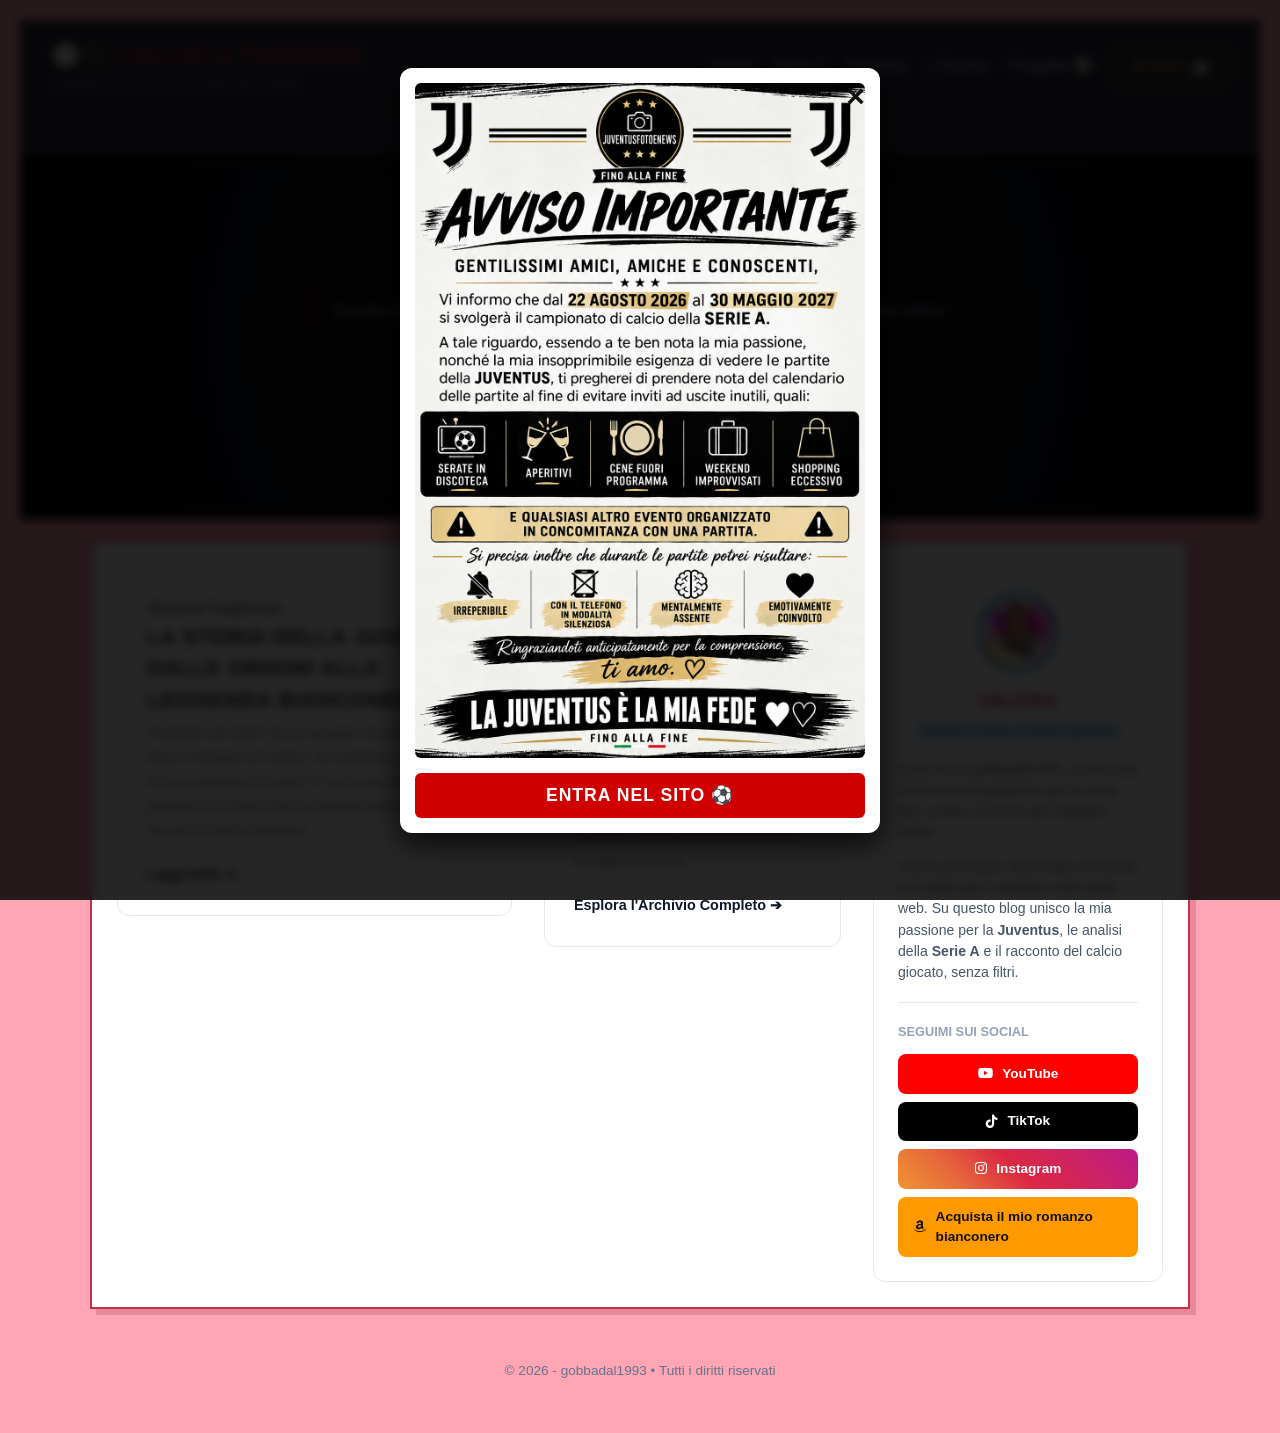
==== commit 6f57fee2: "Fix finale overlay e link social" ====
--- a/index.html
+++ b/index.html
@@ -124,14 +124,14 @@
           <a href="https://www.youtube.com/@Juventinadal1993" target="_blank" class="social-btn youtube">
             <i class="fa-brands fa-youtube"></i> YouTube
           </a>
-          <a href="tiktok.com/@gobbadal1993?_t=8sDcoOQl51S&_r=1" target="_blank" class="social-btn tiktok">
+          <a href="https://www.tiktok.com/@gobbadal1993?_r=1&_t=ZN-98zBBTfOo3a" target="_blank" class="social-btn tiktok">
             <i class="fa-brands fa-tiktok"></i> TikTok
           </a>
           <a href="https://www.instagram.com/gobbadal1993/" target="_blank" class="social-btn instagram">
             <i class="fa-brands fa-instagram"></i> Instagram
           </a>
-          <a href="hhttps://amzn.eu/d/05TNrh1j" target="_blank" class="social-btn amazon">
-            <i class="fa-brands fa-amazon"></i> I Miei Libri su Amazon
+          <a href="https://amzn.eu/d/022mOElq" target="_blank" class="social-btn amazon">
+            <i class="fa-brands fa-amazon"></i> Acquista il mio romanzo bianconero
           </a>
         </div>
       </div>
--- a/style.css
+++ b/style.css
@@ -1377,4 +1377,24 @@
 
 .enter-site-btn:hover {
   background-color: #0055A5;
+}
+.notice-overlay {
+  position: fixed;
+  top: 0;
+  left: 0;
+  width: 100vw;
+  height: 100vh;
+  background-color: rgba(0, 0, 0, 0.85);
+  z-index: 99999;
+  display: flex;
+  justify-content: center;
+  align-items: center;
+  padding: 15px;
+  backdrop-filter: blur(5px);
+}
+
+/* AGGIUNGI QUESTA CLASSE IN FONDO AL CSS */
+.notice-overlay.is-hidden {
+  display: none !important;
+  pointer-events: none !important;
 }
--- a/style.css
+++ b/style.css
@@ -1377,4 +1377,24 @@
 
 .enter-site-btn:hover {
   background-color: #0055A5;
+}
+.notice-overlay {
+  position: fixed;
+  top: 0;
+  left: 0;
+  width: 100vw;
+  height: 100vh;
+  background-color: rgba(0, 0, 0, 0.85);
+  z-index: 99999;
+  display: flex;
+  justify-content: center;
+  align-items: center;
+  padding: 15px;
+  backdrop-filter: blur(5px);
+}
+
+/* AGGIUNGI QUESTA CLASSE IN FONDO AL CSS */
+.notice-overlay.is-hidden {
+  display: none !important;
+  pointer-events: none !important;
 }
--- a/style.css
+++ b/style.css
@@ -1377,4 +1377,24 @@
 
 .enter-site-btn:hover {
   background-color: #0055A5;
+}
+.notice-overlay {
+  position: fixed;
+  top: 0;
+  left: 0;
+  width: 100vw;
+  height: 100vh;
+  background-color: rgba(0, 0, 0, 0.85);
+  z-index: 99999;
+  display: flex;
+  justify-content: center;
+  align-items: center;
+  padding: 15px;
+  backdrop-filter: blur(5px);
+}
+
+/* AGGIUNGI QUESTA CLASSE IN FONDO AL CSS */
+.notice-overlay.is-hidden {
+  display: none !important;
+  pointer-events: none !important;
 }
--- a/style.css
+++ b/style.css
@@ -1377,4 +1377,24 @@
 
 .enter-site-btn:hover {
   background-color: #0055A5;
+}
+.notice-overlay {
+  position: fixed;
+  top: 0;
+  left: 0;
+  width: 100vw;
+  height: 100vh;
+  background-color: rgba(0, 0, 0, 0.85);
+  z-index: 99999;
+  display: flex;
+  justify-content: center;
+  align-items: center;
+  padding: 15px;
+  backdrop-filter: blur(5px);
+}
+
+/* AGGIUNGI QUESTA CLASSE IN FONDO AL CSS */
+.notice-overlay.is-hidden {
+  display: none !important;
+  pointer-events: none !important;
 }
